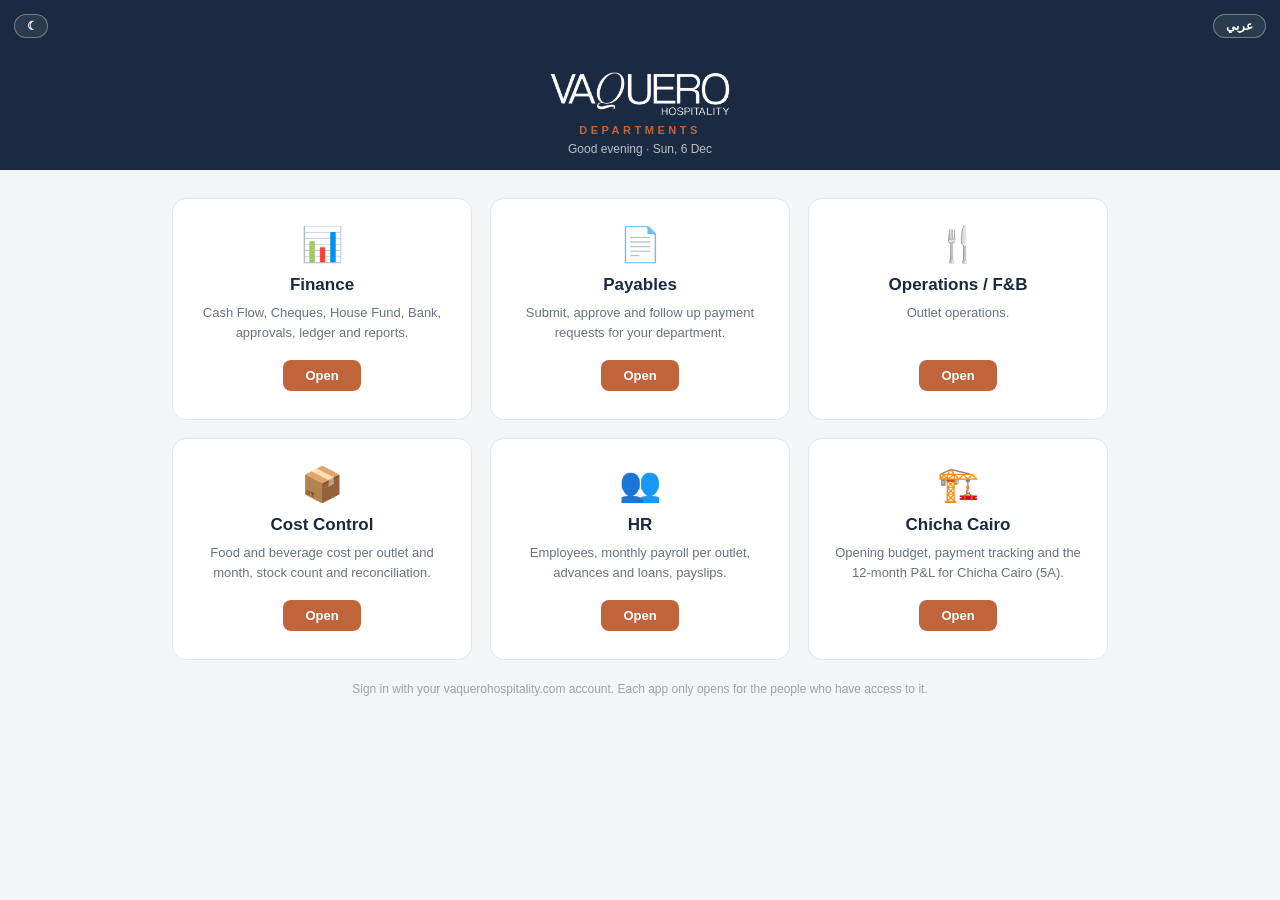
==== index.html @ 3be4703f "CEO Dashboard card back on the home page, admins only (Sherif, Omar, Fareed); card and logo hold ope" ====
<!doctype html>
<html lang="en">
<head>
<meta charset="utf-8">
<meta name="viewport" content="width=device-width, initial-scale=1, viewport-fit=cover">
<meta name="apple-mobile-web-app-capable" content="yes">
<meta name="mobile-web-app-capable" content="yes">
<meta name="apple-mobile-web-app-status-bar-style" content="black-translucent">
<meta name="apple-mobile-web-app-title" content="Vaquero Finance">
<meta name="theme-color" content="#1b2a41">
<title>Vaquero Hospitality</title>
<script>try{var vqT=localStorage.getItem('vqTheme');if(vqT)document.documentElement.setAttribute('data-theme',vqT);}catch(e){}</script>
<link rel="manifest" href="https://vaquerohospitality.github.io/manifest.json">
<link rel="apple-touch-icon" href="https://vaquerohospitality.github.io/apple-touch-icon.png">
<link rel="icon" href="https://vaquerohospitality.github.io/apple-touch-icon.png">
<!--
  Vaquero Hospitality launch page. This is the page the Home Screen icon opens.
  It is a static page on GitHub, so it cannot tell who is signed in: everyone sees every department,
  and each app still checks its own access list when it opens (people without access get "No access").
  Finance opens the Vaquero Finance launcher.
-->
<style>
html,body{margin:0;min-height:100%;background:#f4f5f7;font-family:-apple-system,"Segoe UI",Roboto,Arial,sans-serif;color:#1c2530}
*{box-sizing:border-box}
header{background:#1b2a41;color:#fff;text-align:center;padding:calc(30px + env(safe-area-inset-top)) 20px 26px}
#logo{display:block;margin:0 auto;width:240px;max-width:72vw;height:auto}
.sub{font-size:13px;letter-spacing:.32em;color:#c0643b;font-weight:600;margin-top:12px}
#setup{display:none;max-width:420px;margin:16px auto 0;font-size:14px;line-height:1.6;color:rgba(255,255,255,.85)}
main{padding:28px 18px calc(28px + env(safe-area-inset-bottom))}
.apps{display:flex;flex-wrap:wrap;justify-content:center;gap:18px;max-width:1100px;margin:0 auto}
.app{flex:0 1 300px;display:flex;flex-direction:column;align-items:center;text-align:center;text-decoration:none;color:inherit;background:#fff;border:1px solid #e3e6ea;border-radius:14px;padding:28px 22px;transition:transform .12s ease,box-shadow .12s ease,border-color .12s ease}
a.app:hover{transform:translateY(-2px);box-shadow:0 8px 24px rgba(27,42,65,.12);border-color:#c0643b}
a.app:active{transform:scale(.98)}
.icon{font-size:34px;line-height:1}
.name{margin-top:14px;font-size:17px;font-weight:700;color:#1b2a41}
.what{flex:1;margin-top:8px;font-size:13px;color:#6b7280;line-height:1.5}
.go{margin-top:18px;display:inline-block;background:#1b2a41;color:#fff;border-radius:8px;padding:8px 22px;font-size:13px;font-weight:600}
a.app .go{background:#c0643b}
.soon{opacity:.55}.soon .go{background:#9aa3ae}
/* Splash (same as before): navy screen with the logo and spinner while the page or an app opens. */
#splash{position:fixed;inset:0;background:#1b2a41;display:flex;flex-direction:column;align-items:center;justify-content:center;gap:14px;z-index:10;transition:opacity .35s ease}
#splash.hide{opacity:0;pointer-events:none}
#splash .spin{width:26px;height:26px;border-radius:50%;border:3px solid rgba(255,255,255,.2);border-top-color:#c0643b;animation:r .9s linear infinite;margin-top:34px}
@keyframes r{to{transform:rotate(360deg)}}
.note{max-width:700px;margin:22px auto 0;text-align:center;font-size:12px;color:#9aa3ae}
@media (max-width:640px){main{padding:18px 14px}.app{flex:1 1 100%;padding:22px 18px}}
/* Greeting, date and language switch (24/10/2026) */
header{position:relative}
.lang{position:absolute;top:calc(14px + env(safe-area-inset-top));right:14px;background:rgba(255,255,255,.08);color:#fff;border:1px solid rgba(255,255,255,.35);border-radius:999px;padding:5px 14px;font-size:13px;font-weight:600;font-family:inherit;cursor:pointer}
[dir=rtl] .lang{right:auto;left:14px}
.hello{margin-top:16px;font-size:16px;font-weight:600;color:#fff}
.today{margin-top:3px;font-size:13px;color:rgba(255,255,255,.72)}
[dir=rtl] body{font-family:"Segoe UI",Tahoma,Arial,sans-serif}
[dir=rtl] .sub{letter-spacing:0}
/* One light/dark button for all Vaquero apps (25/10/2026): sits opposite the language button */
.theme-btn{right:auto;left:14px;width:34px;padding:5px 0;text-align:center}
[dir=rtl] .theme-btn{left:auto;right:14px}
/* Compact header (24/10/2026): greeting and date on one small line, smaller logo, clear of the iPhone camera */
header{padding:calc(max(env(safe-area-inset-top), 50px) + 22px) 20px 14px}
#logo{width:180px;max-width:52vw}
.sub{font-size:11px;margin-top:8px}
.hello{margin-top:6px;font-size:12px;font-weight:500;color:rgba(255,255,255,.7)}
.today{display:none}
.lang{padding:4px 12px;font-size:12px}
/* Dark mode: the shared theme.css does the work; keep the navy splash navy */
@media (prefers-color-scheme: dark){html:not([data-theme=light]) #splash{filter:invert(1) hue-rotate(180deg)}}
html[data-theme=dark] #splash{filter:invert(1) hue-rotate(180deg)}
</style>
<link rel="stylesheet" href="https://vaquerohospitality.github.io/theme.css">
</head>
<body>
<div id="splash"><img alt="Vaquero Hospitality" src="[data-uri]" style="width:240px;max-width:72vw;height:auto"><div class="sub" id="splashSub">VAQUERO</div><div class="spin"></div></div>
<header>
  <img id="logo" alt="Vaquero Hospitality" src="[data-uri]">
  <button class="lang theme-btn" id="themeBtn" type="button" title="Light / dark mode">&#9790;</button>
  <button class="lang" id="langBtn" type="button">عربي</button>
  <div class="sub" id="deptSub">DEPARTMENTS</div>
  <div class="hello" id="hello"></div>
  <div class="today" id="today"></div>
  <div id="setup">To install: tap the Share button, then <b>Add to Home Screen</b>.</div>
</header>
<main>
  <div class="apps">
    <a class="app" href="https://vaquero-finance.vercel.app/"><div class="icon">&#128202;</div><div class="name">Finance</div><div class="what">Cash Flow, Cheques, House Fund, Bank, approvals, ledger and reports.</div><div class="go">Open</div></a>
    <a class="app" href="https://vaquero-finance.vercel.app/payables"><div class="icon">&#128196;</div><div class="name">Payables</div><div class="what">Submit, approve and follow up payment requests for your department.</div><div class="go">Open</div></a>
    <!-- VQ Requisition tile hidden for now (25/11/2026): <a class="app" href="https://script.google.com/a/macros/vaquerohospitality.com/s/AKfycbyBjS1T4DVpwCTf_AeadeLtpzvmNftfuzE1lJTFxYCGvYNvZn-yUowvbjVTtONbHS9bbw/exec?brand=vq"><div class="icon">&#128722;</div><div class="name">VQ Requisition</div><div class="what">Order from the Good Nature store and follow each request until it arrives.</div><div class="go">Open</div></a> -->
    <a class="app" href="https://script.google.com/a/macros/vaquerohospitality.com/s/AKfycbzqcG-eWqujIspm5GmioYJsZeT1HZxIczesx-5KgU16a6MtxvsyLmuJJNyvCkmLJxYnmw/exec"><div class="icon">&#127860;</div><div class="name">Operations / F&amp;B</div><div class="what">Outlet operations.</div><div class="go">Open</div></a>
    <a class="app" href="https://script.google.com/a/macros/vaquerohospitality.com/s/AKfycbwMT_bp6ebYDigePmKhzKfl1l8eV8YDSrpTaoO-0z1Cze7MlHHgEo2SNMoxkkETEyXJ/exec"><div class="icon">&#128230;</div><div class="name">Cost Control</div><div class="what">Food and beverage cost per outlet and month, stock count and reconciliation.</div><div class="go">Open</div></a>
    <a class="app" href="https://script.google.com/a/macros/vaquerohospitality.com/s/AKfycbyl10AoSStupr2-eU3n433lk7Vh-79jWqhu5OdQlZBw47W48wrlJFxKyaMEwppe4_mV/exec"><div class="icon">&#128101;</div><div class="name">HR</div><div class="what">Employees, monthly payroll per outlet, advances and loans, payslips.</div><div class="go">Open</div></a>
    <a class="app" id="chichaCairo" href="https://vaquerohospitality.github.io/chicha-cairo.html"><div class="icon">&#127959;&#65039;</div><div class="name">Chicha Cairo</div><div class="what">Opening budget, payment tracking and the 12-month P&amp;L for Chicha Cairo (5A).</div><div class="go">Open</div></a>
  </div>
  <p class="note">Sign in with your vaquerohospitality.com account. Each app only opens for the people who have access to it.</p>
</main>
<script>
/* ?setup=1 in Safari (not from the Home Screen): show how to add the icon. */
var homeScreen = window.navigator.standalone || window.matchMedia('(display-mode: standalone)').matches;
if (/[?&]setup=1/.test(location.search) && !homeScreen) document.getElementById('setup').style.display = 'block';
/* Show the splash briefly, then the departments. */
var splash = document.getElementById('splash');
setTimeout(function () { splash.classList.add('hide'); }, 700);
/* Open apps right here, like the old icon did: a plain link from the Home Screen app opens a separate
   browser window on iPhone, so the page itself navigates instead, behind the splash. */
Array.prototype.forEach.call(document.querySelectorAll('a.app'), function (a) {
  a.addEventListener('click', function (e) {
    e.preventDefault();
    document.getElementById('splashSub').textContent = a.querySelector('.name').textContent.toUpperCase();
    splash.classList.remove('hide');
    location.href = a.href + (a.href.indexOf('?') < 0 ? '?' : '&') + 'theme=' + (vqTheme() || 'auto');
  });
});
/* Light / dark: this button decides for every Vaquero app. Each app is opened with ?theme=...
   and keeps the choice (see theme.js), so apps opened later directly follow it too. */
function vqTheme() { try { return localStorage.getItem('vqTheme') || ''; } catch (e) { return ''; } }
function vqDark() { var t = vqTheme(); return t ? t === 'dark' : !!(window.matchMedia && matchMedia('(prefers-color-scheme: dark)').matches); }
function vqIcon() { document.getElementById('themeBtn').innerHTML = vqDark() ? '&#9728;' : '&#9790;'; }
vqIcon();
document.getElementById('themeBtn').addEventListener('click', function () {
  var next = vqDark() ? 'light' : 'dark';
  try { localStorage.setItem('vqTheme', next); } catch (e) {}
  document.documentElement.setAttribute('data-theme', next);
  vqIcon();
});
/* Greeting, today's date (Cairo time) and English / Arabic switch. */
var AR = {
  'DEPARTMENTS': 'الأقسام', 'Open': 'فتح', 'Coming soon': 'قريباً',
  'Finance': 'المالية', 'Operations / F&B': 'التشغيل / الأغذية والمشروبات', 'Cost Control': 'مراقبة التكاليف', 'HR': 'الموارد البشرية', 'Marketing': 'التسويق', 'Payables': 'المدفوعات',
  'Submit, approve and follow up payment requests for your department.': 'تقديم طلبات الدفع لقسمك والموافقة عليها ومتابعتها.',
  'Cash Flow, Cheques Tracker, House Fund, P&Ls, Catering and the finance dashboard.': 'التدفق النقدي، متابعة الشيكات، العهدة، الأرباح والخسائر، الكيترينج ولوحة المؤشرات المالية.',
  'Outlet operations.': 'تشغيل الفروع.', 'VQ Requisition': 'طلبات المخزن', 'Order from the Good Nature store and follow each request until it arrives.': 'اطلب من مخزن Good Nature وتابع كل طلب لحد ما يوصل.',
  'Food and beverage cost per outlet and month, stock count and reconciliation.': 'تكلفة الأغذية والمشروبات لكل فرع وشهر، الجرد والمطابقة.',
  'Employees, monthly payroll per outlet, advances and loans, payslips.': 'الموظفون، الرواتب الشهرية لكل فرع، السلف والقروض، كشوف المرتبات.',
  'Menus, price updates, designs and campaigns.': 'القوائم، تحديث الأسعار، التصميمات والحملات.',
  'Chicha Cairo': 'تشيتشا القاهرة', 'P&L': 'الأرباح والخسائر', 'Opening budget': 'ميزانية الافتتاح', 'Tracking': 'المتابعة',
  'Opening budget, payment tracking and the 12-month P&L for Chicha Cairo (5A).': 'ميزانية الافتتاح ومتابعة المدفوعات وتوقعات الأرباح والخسائر لـ 12 شهراً لتشيتشا القاهرة (5A).',
  'Sign in with your vaquerohospitality.com account. Each app only opens for the people who have access to it.': 'سجّل الدخول بحساب vaquerohospitality.com. كل تطبيق يفتح فقط لمن لديه صلاحية.'
};
var i18nEls = document.querySelectorAll('.app .name, .app .what, .app .go, #deptSub, .note');
Array.prototype.forEach.call(i18nEls, function (el) { el.setAttribute('data-en', el.textContent); });
function getLang() { try { return localStorage.getItem('vqLang') || 'en'; } catch (e) { return 'en'; } }
function applyLang(lang) {
  var ar = lang === 'ar';
  document.documentElement.lang = ar ? 'ar' : 'en';
  document.documentElement.dir = ar ? 'rtl' : 'ltr';
  Array.prototype.forEach.call(i18nEls, function (el) { var en = el.getAttribute('data-en'); el.textContent = ar ? (AR[en] || en) : en; });
  document.getElementById('langBtn').textContent = ar ? 'English' : 'عربي';
  var now = new Date();
  var h = Number(new Intl.DateTimeFormat('en-GB', { hour: 'numeric', hourCycle: 'h23', timeZone: 'Africa/Cairo' }).format(now));
  var greet = ar ? (h >= 5 && h < 12 ? 'صباح الخير' : 'مساء الخير')
    : (h >= 5 && h < 12 ? 'Good morning' : h >= 12 && h < 17 ? 'Good afternoon' : 'Good evening');
  var day = now.toLocaleDateString(ar ? 'ar-EG' : 'en-GB', { weekday: 'short', day: 'numeric', month: 'short', timeZone: 'Africa/Cairo' });
  document.getElementById('hello').textContent = greet + ' · ' + day;
}
applyLang(getLang());
document.getElementById('langBtn').addEventListener('click', function () {
  var next = getLang() === 'ar' ? 'en' : 'ar';
  try { localStorage.setItem('vqLang', next); } catch (e) {}
  applyLang(next);
});
/* Fast, offline-ready opening: the page and icons are kept on the phone (sw.js) and refreshed in the background. */
if ('serviceWorker' in navigator) navigator.serviceWorker.register('sw.js').catch(function () {});
/* Coming back with the Back gesture: hide the splash again (and refresh the greeting). */
window.addEventListener('pageshow', function () { applyLang(getLang()); });
window.addEventListener('pageshow', function () { setTimeout(function () { splash.classList.add('hide'); }, 300); });
</script>
<script>
/* CEO dashboard card (28/10/2026): only for Sherif, Omar and Fareed. The Finance app tells this page whether the
   signed-in Google account is one of them. The card shows only when the answer is yes; a no (or a different account
   signed in) removes it again. The dashboard itself checks access again, so nobody else can open it. */
(function () {
  var FIN = 'https://script.google.com/a/macros/vaquerohospitality.com/s/AKfycbyNguFiwHdv_XV56bg1_Ams780Rfdwc7xq0ld-AcIx7HueNrtm5TVBsJmX_yuxg9fcNrA/exec';
  var CEO = 'https://script.google.com/a/macros/vaquerohospitality.com/s/AKfycby9TGkPD_kZx_uQoZhSF_El_5JeTXL5a1I_uRaZYuBtiU2L1tW3RVRZiy0gx4GWudDs0w/exec';   // 25/11/2026: Vaquero Hospitality Dashboard (scorecard web app)
  var TXT = { en: ['CEO Dashboard', 'Sales, profit, cash, costs and catering for all outlets at a glance.', 'Open'],
              ar: ['لوحة الرئيس التنفيذي', 'المبيعات والأرباح والنقدية والتكاليف والكيترينج لكل الفروع في صفحة واحدة.', 'فتح'] };
  function remembered() { try { return localStorage.getItem('vqCeo') === '1'; } catch (e) { return false; } }
  function remember(on) { try { localStorage.setItem('vqCeo', on ? '1' : '0'); } catch (e) {} }
  function label() {
    var a = document.getElementById('ceoCard'); if (!a) return;
    var t = TXT[getLang() === 'ar' ? 'ar' : 'en'];
    a.querySelector('.name').textContent = t[0]; a.querySelector('.what').textContent = t[1]; a.querySelector('.go').textContent = t[2];
  }
  function show() {
    if (document.getElementById('ceoCard')) return;
    var a = document.createElement('a');
    a.className = 'app'; a.id = 'ceoCard'; a.href = CEO;
    a.innerHTML = '<div class="icon">📈</div><div class="name"></div><div class="what"></div><div class="go"></div>';
    var apps = document.querySelector('.apps'); apps.insertBefore(a, apps.firstChild);
    a.addEventListener('click', function (e) {
      e.preventDefault();
      document.getElementById('splashSub').textContent = a.querySelector('.name').textContent.toUpperCase();
      splash.classList.remove('hide');
      location.href = a.href;
    });
    label();
  }
  document.getElementById('langBtn').addEventListener('click', label);
  // Coming back from the CEO dashboard (only the three of them can open it): remember on this device, so the tile also
  // shows on iPhones, where Safari blocks the background check below.
  if (/[?&]ceo=ok\b/.test(location.search)) { remember(true); try { history.replaceState(null, '', location.pathname); } catch (e) {} }
  // 25/11/2026 (Sherif): CEO Dashboard card back on the page, for admins only (Sherif, Omar, Fareed): the Finance app
  // answers whether the signed-in account is one of them; the card shows on a yes and is removed on a no.
  if (remembered()) show();
  function hide() { var a = document.getElementById('ceoCard'); if (a) a.parentNode.removeChild(a); }
  window.vqCeoCheck = function (ok) { if (ok === true) { remember(true); show(); } else if (ok === false) { remember(false); hide(); } };
  var s = document.createElement('script'); s.async = true; s.src = FIN + '?ceoCheck=1&cb=vqCeoCheck';
  document.body.appendChild(s);
  // iPhone Home Screen app (29/10/2026): it keeps its own storage, separate from Safari, and the background check above
  // can't run there. Press and hold the Vaquero logo for a second to open the CEO dashboard (anyone else gets "No access");
  // tapping the logo inside the dashboard brings you back here and the CEO card then stays on this phone.
  var logo = document.getElementById('logo'), hold = null;
  if (logo) {
    logo.style.webkitTouchCallout = 'none'; logo.style.webkitUserSelect = 'none'; logo.setAttribute('draggable', 'false');
    var start = function () { clearTimeout(hold); hold = setTimeout(function () {
      document.getElementById('splashSub').textContent = TXT[getLang() === 'ar' ? 'ar' : 'en'][0].toUpperCase();
      splash.classList.remove('hide'); location.href = CEO; }, 900); }; // 22/11/2026 (Sherif): CEO view = Vaquero Hospitality Dashboard (scorecard web app; was the claude.ai artifact)
    var stop = function () { clearTimeout(hold); };
    logo.addEventListener('touchstart', start, { passive: true }); logo.addEventListener('mousedown', start);
    ['touchend', 'touchmove', 'touchcancel', 'mouseup', 'mouseleave'].forEach(function (ev) { logo.addEventListener(ev, stop); });
    logo.addEventListener('contextmenu', function (e) { e.preventDefault(); });
  }
})();
</script>
<!-- Vaquero Assistant chat button (29/10/2026) -->
<script src="https://vaquerohospitality.github.io/assistant.js" data-app="Home" defer></script>
</body>
</html>
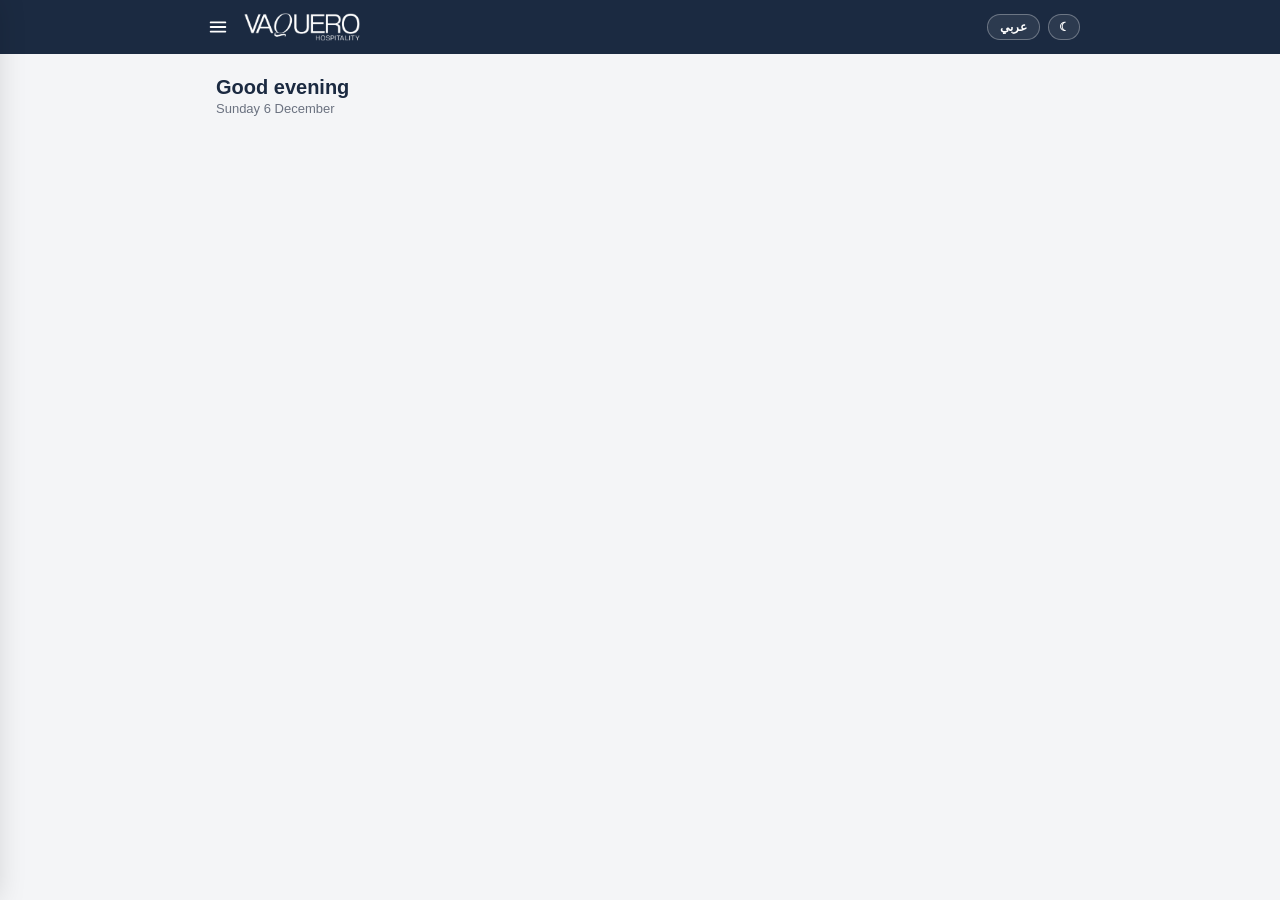
==== commit 7dd1dfcf: "Home page redesign: slim header, apps in a navy side menu, each person's own Waiting for you list an" ====
--- a/index.html
+++ b/index.html
@@ -14,55 +14,96 @@
 <link rel="apple-touch-icon" href="https://vaquerohospitality.github.io/apple-touch-icon.png">
 <link rel="icon" href="https://vaquerohospitality.github.io/apple-touch-icon.png">
 <!--
-  Vaquero Hospitality launch page. This is the page the Home Screen icon opens.
-  It is a static page on GitHub, so it cannot tell who is signed in: everyone sees every department,
-  and each app still checks its own access list when it opens (people without access get "No access").
-  Finance opens the Vaquero Finance launcher.
+  Vaquero Hospitality home page (redesign 25/11/2026, Sherif): slim header, "Waiting for you" and each person's own apps.
+  The page asks the Finance launcher (?homeToday=1, a script tag) who is signed in, what is waiting for them and which
+  apps they can open. If that answer can't be had (not signed in, or Safari on iPhone blocking it), the page shows
+  every app and no list; each app still checks its own access when it opens.
 -->
 <style>
-html,body{margin:0;min-height:100%;background:#f4f5f7;font-family:-apple-system,"Segoe UI",Roboto,Arial,sans-serif;color:#1c2530}
+:root{--navy:#1b2a41;--clay:#c0643b;--bg:#f4f5f7;--card:#fff;--line:#e3e6ea;--ink:#1c2530;--muted:#6b7280;--bad:#b42318;--warn:#b54708;--info:#1b2a41}
+html,body{margin:0;min-height:100%;background:var(--bg);font-family:-apple-system,"Segoe UI",Roboto,Arial,sans-serif;color:var(--ink)}
 *{box-sizing:border-box}
-header{background:#1b2a41;color:#fff;text-align:center;padding:calc(30px + env(safe-area-inset-top)) 20px 26px}
-#logo{display:block;margin:0 auto;width:240px;max-width:72vw;height:auto}
-.sub{font-size:13px;letter-spacing:.32em;color:#c0643b;font-weight:600;margin-top:12px}
-#setup{display:none;max-width:420px;margin:16px auto 0;font-size:14px;line-height:1.6;color:rgba(255,255,255,.85)}
-main{padding:28px 18px calc(28px + env(safe-area-inset-bottom))}
-.apps{display:flex;flex-wrap:wrap;justify-content:center;gap:18px;max-width:1100px;margin:0 auto}
-.app{flex:0 1 300px;display:flex;flex-direction:column;align-items:center;text-align:center;text-decoration:none;color:inherit;background:#fff;border:1px solid #e3e6ea;border-radius:14px;padding:28px 22px;transition:transform .12s ease,box-shadow .12s ease,border-color .12s ease}
-a.app:hover{transform:translateY(-2px);box-shadow:0 8px 24px rgba(27,42,65,.12);border-color:#c0643b}
-a.app:active{transform:scale(.98)}
-.icon{font-size:34px;line-height:1}
-.name{margin-top:14px;font-size:17px;font-weight:700;color:#1b2a41}
-.what{flex:1;margin-top:8px;font-size:13px;color:#6b7280;line-height:1.5}
-.go{margin-top:18px;display:inline-block;background:#1b2a41;color:#fff;border-radius:8px;padding:8px 22px;font-size:13px;font-weight:600}
-a.app .go{background:#c0643b}
-.soon{opacity:.55}.soon .go{background:#9aa3ae}
-/* Splash (same as before): navy screen with the logo and spinner while the page or an app opens. */
-#splash{position:fixed;inset:0;background:#1b2a41;display:flex;flex-direction:column;align-items:center;justify-content:center;gap:14px;z-index:10;transition:opacity .35s ease}
+header{background:var(--navy);color:#fff;padding:calc(env(safe-area-inset-top) + 10px) 16px 10px}
+.bar{max-width:880px;margin:0 auto;display:flex;align-items:center;gap:8px}
+#logo{display:block;width:116px;height:auto;cursor:pointer}
+.sp{flex:1}
+.pill{background:rgba(255,255,255,.08);color:#fff;border:1px solid rgba(255,255,255,.3);border-radius:999px;padding:5px 12px;font-size:12px;font-weight:600;font-family:inherit;cursor:pointer;text-decoration:none;line-height:1.2}
+.pill:hover{background:rgba(255,255,255,.16)}
+#pulseBox{margin-bottom:24px}
+.phead{display:flex;align-items:baseline;justify-content:space-between;gap:10px}
+#dashBtn{font-size:13px;font-weight:600;color:var(--clay);text-decoration:none}
+.ptabs{display:flex;gap:4px;flex-wrap:wrap;background:var(--card);border:1px solid var(--line);border-radius:999px;padding:4px;margin:4px 0 12px;width:max-content;max-width:100%}
+.ptabs button{border:0;background:transparent;font:inherit;font-size:13px;font-weight:500;color:var(--muted);padding:6px 14px;border-radius:999px;cursor:pointer}
+.ptabs button.on{background:var(--navy);color:#fff}
+.ptabs.small button{font-size:12px;padding:5px 11px}
+.kpis{display:grid;grid-template-columns:repeat(3,minmax(0,1fr));gap:10px}
+.kpi{background:var(--card);border:1px solid var(--line);border-radius:12px;padding:14px}
+.kl{font-size:13px;color:var(--muted)}.kl small{display:block;font-size:11px;color:#9aa3ae}
+.kv{font-size:26px;font-weight:600;color:var(--navy);margin:6px 0 8px;letter-spacing:-.01em}
+.chip{display:inline-block;font-size:12px;font-weight:600;padding:3px 8px;border-radius:999px;margin:0 4px 4px 0;background:#eef0f3;color:var(--muted)}
+.chip.g{background:#e7f4ea;color:#1f7a3d}.chip.r{background:#fdecea;color:#b42318}
+.ptable{background:var(--card);border:1px solid var(--line);border-radius:12px;padding:14px;margin-top:12px}
+.pt-title{font-size:15px;font-weight:600;color:var(--navy);margin-bottom:8px}
+.tscroll{overflow-x:auto}
+#ptab{width:100%;border-collapse:collapse;font-size:13px;min-width:520px}
+#ptab th{font-weight:500;color:var(--muted);text-align:right;padding:8px 6px;border-bottom:1px solid var(--line);white-space:nowrap}
+#ptab th:first-child,#ptab td:first-child{text-align:left}
+#ptab td{padding:8px 6px;text-align:right;border-bottom:1px solid var(--line);white-space:nowrap}
+#ptab tr.grp td{font-weight:600;color:var(--navy)}
+#ptab tr.sub td:first-child{color:var(--muted);padding-left:14px}
+.dg,.dr{display:inline-block;width:7px;height:7px;border-radius:50%;margin-right:6px;vertical-align:1px}.dg{background:#2e7d32}.dr{background:#b42318}
+[dir=rtl] #ptab th,[dir=rtl] #ptab td{text-align:left}[dir=rtl] #ptab th:first-child,[dir=rtl] #ptab td:first-child{text-align:right}
+.pnote{font-size:11px;color:#9aa3ae;margin:8px 0 0}
+@media (max-width:560px){.kpis{grid-template-columns:1fr 1fr}.kv{font-size:21px}}
+#themeBtn{width:32px;padding:5px 0;text-align:center}
+main{max-width:880px;margin:0 auto;padding:20px 16px calc(28px + env(safe-area-inset-bottom))}
+.hello{font-size:20px;font-weight:600;color:var(--navy);margin:2px 0 2px}
+.date{font-size:13px;color:var(--muted);margin-bottom:18px}
+h2{font-size:12px;letter-spacing:.08em;text-transform:uppercase;color:var(--muted);font-weight:600;margin:0 0 8px}
+#todayBox{margin-bottom:22px}
+.list{background:var(--card);border:1px solid var(--line);border-radius:12px;overflow:hidden}
+.item{display:flex;align-items:center;gap:12px;padding:12px 14px;text-decoration:none;color:inherit;border-top:1px solid var(--line)}
+.item:first-child{border-top:0}
+a.item:hover{background:#f8f9fb}
+.dot{flex:0 0 8px;height:8px;border-radius:50%;background:var(--info)}
+.t-bad .dot{background:var(--bad)}.t-warn .dot{background:var(--warn)}
+.area{flex:0 0 92px;font-size:12px;color:var(--muted)}
+.txt{flex:1;font-size:14px;line-height:1.4}
+.chev{color:#9aa3ae;font-size:18px;line-height:1}
+[dir=rtl] .chev{transform:scaleX(-1)}
+.empty{padding:14px;font-size:14px;color:var(--muted)}
+.ok .dot{background:#2e7d32}
+.menu{width:36px;height:34px;display:flex;align-items:center;justify-content:center;background:transparent;border:0;color:#fff;cursor:pointer;border-radius:8px;padding:0}
+.menu:hover{background:rgba(255,255,255,.12)}
+.menu svg{width:22px;height:22px;stroke:currentColor;fill:none;stroke-width:2;stroke-linecap:round}
+#shade{position:fixed;inset:0;background:rgba(15,22,33,.45);opacity:0;pointer-events:none;transition:opacity .2s ease;z-index:8}
+#drawer{position:fixed;top:0;bottom:0;left:0;width:280px;max-width:84vw;background:var(--navy);z-index:9;transform:translateX(-102%);transition:transform .22s ease;display:flex;flex-direction:column;box-shadow:0 0 30px rgba(0,0,0,.18)}
+[dir=rtl] #drawer{left:auto;right:0;transform:translateX(102%)}
+body.open #drawer{transform:none}
+body.open #shade{opacity:1;pointer-events:auto}
+.dhead{background:var(--navy);color:#fff;padding:calc(env(safe-area-inset-top) + 14px) 16px 14px;border-bottom:1px solid rgba(255,255,255,.1);display:flex;align-items:center;justify-content:space-between;font-size:13px;font-weight:600;letter-spacing:.08em;text-transform:uppercase}
+[dir=rtl] .dhead{letter-spacing:0}
+.apps{padding:12px;display:flex;flex-direction:column;gap:8px;overflow:auto}
+.app{display:flex;align-items:center;gap:12px;background:rgba(255,255,255,.04);border:1px solid rgba(255,255,255,.1);border-radius:12px;padding:10px 12px;text-decoration:none;color:#fff;font-size:14px;font-weight:600;transition:background .12s ease,border-color .12s ease}
+.app:hover{background:rgba(255,255,255,.1);border-color:var(--clay)}
+#drawer .ic{background:rgba(192,100,59,.18);color:#e8a07c}
+#drawer .note{color:rgba(255,255,255,.5)}
+.app:active{transform:scale(.98)}
+.ic{flex:0 0 34px;height:34px;border-radius:9px;background:#f6ece6;color:var(--clay);display:flex;align-items:center;justify-content:center}
+.ic svg{width:19px;height:19px;stroke:currentColor;fill:none;stroke-width:1.8;stroke-linecap:round;stroke-linejoin:round}
+.app.off{display:none}
+.note{margin:4px 16px 16px;font-size:12px;color:#9aa3ae}
+#setup{display:none;font-size:13px;color:var(--muted);margin-bottom:14px}
+@media (max-width:560px){.area{flex-basis:70px}.hello{font-size:18px}}
+/* Splash: navy screen with the logo and spinner while the page or an app opens. */
+#splash{position:fixed;inset:0;background:var(--navy);display:flex;flex-direction:column;align-items:center;justify-content:center;gap:14px;z-index:10;transition:opacity .35s ease}
 #splash.hide{opacity:0;pointer-events:none}
-#splash .spin{width:26px;height:26px;border-radius:50%;border:3px solid rgba(255,255,255,.2);border-top-color:#c0643b;animation:r .9s linear infinite;margin-top:34px}
+#splash .sub{font-size:11px;letter-spacing:.32em;color:var(--clay);font-weight:600}
+#splash .spin{width:26px;height:26px;border-radius:50%;border:3px solid rgba(255,255,255,.2);border-top-color:var(--clay);animation:r .9s linear infinite;margin-top:34px}
 @keyframes r{to{transform:rotate(360deg)}}
-.note{max-width:700px;margin:22px auto 0;text-align:center;font-size:12px;color:#9aa3ae}
-@media (max-width:640px){main{padding:18px 14px}.app{flex:1 1 100%;padding:22px 18px}}
-/* Greeting, date and language switch (24/10/2026) */
-header{position:relative}
-.lang{position:absolute;top:calc(14px + env(safe-area-inset-top));right:14px;background:rgba(255,255,255,.08);color:#fff;border:1px solid rgba(255,255,255,.35);border-radius:999px;padding:5px 14px;font-size:13px;font-weight:600;font-family:inherit;cursor:pointer}
-[dir=rtl] .lang{right:auto;left:14px}
-.hello{margin-top:16px;font-size:16px;font-weight:600;color:#fff}
-.today{margin-top:3px;font-size:13px;color:rgba(255,255,255,.72)}
 [dir=rtl] body{font-family:"Segoe UI",Tahoma,Arial,sans-serif}
-[dir=rtl] .sub{letter-spacing:0}
-/* One light/dark button for all Vaquero apps (25/10/2026): sits opposite the language button */
-.theme-btn{right:auto;left:14px;width:34px;padding:5px 0;text-align:center}
-[dir=rtl] .theme-btn{left:auto;right:14px}
-/* Compact header (24/10/2026): greeting and date on one small line, smaller logo, clear of the iPhone camera */
-header{padding:calc(max(env(safe-area-inset-top), 50px) + 22px) 20px 14px}
-#logo{width:180px;max-width:52vw}
-.sub{font-size:11px;margin-top:8px}
-.hello{margin-top:6px;font-size:12px;font-weight:500;color:rgba(255,255,255,.7)}
-.today{display:none}
-.lang{padding:4px 12px;font-size:12px}
-/* Dark mode: the shared theme.css does the work; keep the navy splash navy */
+[dir=rtl] h2,[dir=rtl] #splash .sub{letter-spacing:0}
+/* Dark mode: the shared theme.css inverts the page; keep the navy parts navy */
 @media (prefers-color-scheme: dark){html:not([data-theme=light]) #splash{filter:invert(1) hue-rotate(180deg)}}
 html[data-theme=dark] #splash{filter:invert(1) hue-rotate(180deg)}
 </style>
@@ -71,153 +112,206 @@
 <body>
 <div id="splash"><img alt="Vaquero Hospitality" src="[data-uri]" style="width:240px;max-width:72vw;height:auto"><div class="sub" id="splashSub">VAQUERO</div><div class="spin"></div></div>
 <header>
-  <img id="logo" alt="Vaquero Hospitality" src="[data-uri]">
-  <button class="lang theme-btn" id="themeBtn" type="button" title="Light / dark mode">&#9790;</button>
-  <button class="lang" id="langBtn" type="button">عربي</button>
-  <div class="sub" id="deptSub">DEPARTMENTS</div>
-  <div class="hello" id="hello"></div>
-  <div class="today" id="today"></div>
-  <div id="setup">To install: tap the Share button, then <b>Add to Home Screen</b>.</div>
+  <div class="bar">
+    <button class="menu" id="menuBtn" type="button" aria-label="Apps" aria-expanded="false"><svg viewBox="0 0 24 24"><path d="M4 7h16M4 12h16M4 17h16"/></svg></button>
+    <img id="logo" alt="Vaquero Hospitality" src="[data-uri]">
+    <div class="sp"></div>
+    <button class="pill" id="langBtn" type="button">عربي</button>
+    <button class="pill" id="themeBtn" type="button" title="Light / dark mode">&#9790;</button>
+  </div>
 </header>
 <main>
-  <div class="apps">
-    <a class="app" href="https://vaquero-finance.vercel.app/"><div class="icon">&#128202;</div><div class="name">Finance</div><div class="what">Cash Flow, Cheques, House Fund, Bank, approvals, ledger and reports.</div><div class="go">Open</div></a>
-    <a class="app" href="https://vaquero-finance.vercel.app/payables"><div class="icon">&#128196;</div><div class="name">Payables</div><div class="what">Submit, approve and follow up payment requests for your department.</div><div class="go">Open</div></a>
-    <!-- VQ Requisition tile hidden for now (25/11/2026): <a class="app" href="https://script.google.com/a/macros/vaquerohospitality.com/s/AKfycbyBjS1T4DVpwCTf_AeadeLtpzvmNftfuzE1lJTFxYCGvYNvZn-yUowvbjVTtONbHS9bbw/exec?brand=vq"><div class="icon">&#128722;</div><div class="name">VQ Requisition</div><div class="what">Order from the Good Nature store and follow each request until it arrives.</div><div class="go">Open</div></a> -->
-    <a class="app" href="https://script.google.com/a/macros/vaquerohospitality.com/s/AKfycbzqcG-eWqujIspm5GmioYJsZeT1HZxIczesx-5KgU16a6MtxvsyLmuJJNyvCkmLJxYnmw/exec"><div class="icon">&#127860;</div><div class="name">Operations / F&amp;B</div><div class="what">Outlet operations.</div><div class="go">Open</div></a>
-    <a class="app" href="https://script.google.com/a/macros/vaquerohospitality.com/s/AKfycbwMT_bp6ebYDigePmKhzKfl1l8eV8YDSrpTaoO-0z1Cze7MlHHgEo2SNMoxkkETEyXJ/exec"><div class="icon">&#128230;</div><div class="name">Cost Control</div><div class="what">Food and beverage cost per outlet and month, stock count and reconciliation.</div><div class="go">Open</div></a>
-    <a class="app" href="https://script.google.com/a/macros/vaquerohospitality.com/s/AKfycbyl10AoSStupr2-eU3n433lk7Vh-79jWqhu5OdQlZBw47W48wrlJFxKyaMEwppe4_mV/exec"><div class="icon">&#128101;</div><div class="name">HR</div><div class="what">Employees, monthly payroll per outlet, advances and loans, payslips.</div><div class="go">Open</div></a>
-    <a class="app" id="chichaCairo" href="https://vaquerohospitality.github.io/chicha-cairo.html"><div class="icon">&#127959;&#65039;</div><div class="name">Chicha Cairo</div><div class="what">Opening budget, payment tracking and the 12-month P&amp;L for Chicha Cairo (5A).</div><div class="go">Open</div></a>
+  <div id="setup">To install: tap the Share button, then <b>Add to Home Screen</b>.</div>
+  <div class="hello" id="hello"></div>
+  <div class="date" id="date"></div>
+
+  <section id="pulseBox" hidden>
+    <div class="phead"><h2 data-i18n="Performance">Performance</h2><a id="dashBtn" href="https://script.google.com/a/macros/vaquerohospitality.com/s/AKfycby9TGkPD_kZx_uQoZhSF_El_5JeTXL5a1I_uRaZYuBtiU2L1tW3RVRZiy0gx4GWudDs0w/exec"><span data-i18n="Full dashboard">Full dashboard</span> &#8250;</a></div>
+    <div class="ptabs" id="outTabs"></div>
+    <div class="kpis" id="kpis"></div>
+    <div class="ptable">
+      <div class="pt-title" data-i18n="Where each outlet stands: 2025, 2026 and budget">Where each outlet stands: 2025, 2026 and budget</div>
+      <div class="ptabs small" id="metTabs"></div>
+      <div class="tscroll"><table id="ptab"></table></div>
+      <p class="pnote" id="pnote"></p>
+    </div>
+  </section>
+
+  <section id="todayBox" hidden>
+    <h2 data-i18n="Waiting for you">Waiting for you</h2>
+    <div class="list" id="todayList"><div class="empty" data-i18n="Checking…">Checking…</div></div>
+  </section>
+
+</main>
+<div id="shade"></div>
+<nav id="drawer" aria-label="Your apps">
+  <div class="dhead"><span data-i18n="Your apps">Your apps</span><button class="menu" id="closeBtn" type="button" aria-label="Close"><svg viewBox="0 0 24 24"><path d="M6 6l12 12M18 6L6 18"/></svg></button></div>
+  <div class="apps" id="apps">
+    <a class="app" data-app="finance" href="https://vaquero-finance.vercel.app/"><span class="ic"><svg viewBox="0 0 24 24"><path d="M4 20V10M10 20V4M16 20v-7M22 20H2"/></svg></span><span class="name">Finance</span></a>
+    <a class="app" data-app="payables" href="https://vaquero-finance.vercel.app/payables"><span class="ic"><svg viewBox="0 0 24 24"><path d="M14 3H7a2 2 0 0 0-2 2v14a2 2 0 0 0 2 2h10a2 2 0 0 0 2-2V8z"/><path d="M14 3v5h5M9 13h6M9 17h4"/></svg></span><span class="name">Payables</span></a>
+    <a class="app" data-app="operations" href="https://script.google.com/a/macros/vaquerohospitality.com/s/AKfycbzqcG-eWqujIspm5GmioYJsZeT1HZxIczesx-5KgU16a6MtxvsyLmuJJNyvCkmLJxYnmw/exec"><span class="ic"><svg viewBox="0 0 24 24"><path d="M7 3v8a2 2 0 0 0 2 2h0a2 2 0 0 0 2-2V3M9 13v8M17 3c-1.7 1.3-2.5 3.3-2.5 6s.8 4 2.5 4v8"/></svg></span><span class="name">Operations / F&amp;B</span></a>
+    <a class="app" data-app="cost" href="https://script.google.com/a/macros/vaquerohospitality.com/s/AKfycbwMT_bp6ebYDigePmKhzKfl1l8eV8YDSrpTaoO-0z1Cze7MlHHgEo2SNMoxkkETEyXJ/exec"><span class="ic"><svg viewBox="0 0 24 24"><path d="M3 7l9-4 9 4-9 4zM3 7v10l9 4 9-4V7M12 11v10"/></svg></span><span class="name">Cost Control</span></a>
+    <a class="app" data-app="hr" href="https://script.google.com/a/macros/vaquerohospitality.com/s/AKfycbyl10AoSStupr2-eU3n433lk7Vh-79jWqhu5OdQlZBw47W48wrlJFxKyaMEwppe4_mV/exec"><span class="ic"><svg viewBox="0 0 24 24"><circle cx="9" cy="8" r="3.5"/><path d="M2.5 20a6.5 6.5 0 0 1 13 0M16 4.5a3.5 3.5 0 0 1 0 7M18 14a6.5 6.5 0 0 1 3.5 6"/></svg></span><span class="name">HR</span></a>
+    <a class="app" data-app="chicha5a" href="https://vaquerohospitality.github.io/chicha-cairo.html"><span class="ic"><svg viewBox="0 0 24 24"><path d="M4 21V9l8-5 8 5v12M9 21v-6h6v6M2 21h20"/></svg></span><span class="name">Chicha Cairo</span></a>
   </div>
-  <p class="note">Sign in with your vaquerohospitality.com account. Each app only opens for the people who have access to it.</p>
-</main>
+  <p class="note" data-i18n="Each app only opens for the people who have access to it.">Each app only opens for the people who have access to it.</p>
+</nav>
 <script>
+var FIN = 'https://script.google.com/a/macros/vaquerohospitality.com/s/AKfycbyNguFiwHdv_XV56bg1_Ams780Rfdwc7xq0ld-AcIx7HueNrtm5TVBsJmX_yuxg9fcNrA/exec';
+var CEO = 'https://script.google.com/a/macros/vaquerohospitality.com/s/AKfycby9TGkPD_kZx_uQoZhSF_El_5JeTXL5a1I_uRaZYuBtiU2L1tW3RVRZiy0gx4GWudDs0w/exec';
 /* ?setup=1 in Safari (not from the Home Screen): show how to add the icon. */
 var homeScreen = window.navigator.standalone || window.matchMedia('(display-mode: standalone)').matches;
 if (/[?&]setup=1/.test(location.search) && !homeScreen) document.getElementById('setup').style.display = 'block';
-/* Show the splash briefly, then the departments. */
 var splash = document.getElementById('splash');
-setTimeout(function () { splash.classList.add('hide'); }, 700);
-/* Open apps right here, like the old icon did: a plain link from the Home Screen app opens a separate
-   browser window on iPhone, so the page itself navigates instead, behind the splash. */
-Array.prototype.forEach.call(document.querySelectorAll('a.app'), function (a) {
-  a.addEventListener('click', function (e) {
-    e.preventDefault();
-    document.getElementById('splashSub').textContent = a.querySelector('.name').textContent.toUpperCase();
-    splash.classList.remove('hide');
-    location.href = a.href + (a.href.indexOf('?') < 0 ? '?' : '&') + 'theme=' + (vqTheme() || 'auto');
-  });
+setTimeout(function () { splash.classList.add('hide'); }, 600);
+function vqTheme() { try { return localStorage.getItem('vqTheme') || ''; } catch (e) { return ''; } }
+/* Open an app right here behind the splash (a plain link opens a separate window from the iPhone Home Screen app). */
+function go(href, label, theme) {
+  document.getElementById('splashSub').textContent = String(label || 'VAQUERO').toUpperCase();
+  splash.classList.remove('hide');
+  location.href = theme ? href + (href.indexOf('?') < 0 ? '?' : '&') + 'theme=' + (vqTheme() || 'auto') : href;
+}
+document.getElementById('apps').addEventListener('click', function (e) {
+  var a = e.target.closest('a.app'); if (!a) return; e.preventDefault(); go(a.href, a.querySelector('.name').textContent, true);
 });
-/* Light / dark: this button decides for every Vaquero app. Each app is opened with ?theme=...
-   and keeps the choice (see theme.js), so apps opened later directly follow it too. */
-function vqTheme() { try { return localStorage.getItem('vqTheme') || ''; } catch (e) { return ''; } }
+/* Apps menu: the button opens the side panel; the shade, the close button and Escape close it. */
+function menu(open) { document.body.classList.toggle('open', open); document.getElementById('menuBtn').setAttribute('aria-expanded', open ? 'true' : 'false'); }
+document.getElementById('menuBtn').addEventListener('click', function () { menu(!document.body.classList.contains('open')); });
+document.getElementById('closeBtn').addEventListener('click', function () { menu(false); });
+document.getElementById('shade').addEventListener('click', function () { menu(false); });
+document.addEventListener('keydown', function (e) { if (e.key === 'Escape') menu(false); });
+document.getElementById('dashBtn').addEventListener('click', function (e) { e.preventDefault(); go(CEO, 'Dashboard', false); });
+/* Performance (admins only: Sherif, Omar, Fareed): the Vaquero Hospitality Dashboard's Pulse, YTD vs 2025 and budget.
+   The figures come from the Finance launcher for the signed-in admin; nothing is stored in this public page. */
+var P = null, pOut = 'Group', pMet = 'revenue';
+var OUTS = ['Chicha', 'Luma', 'Riah', 'Barten', 'Char', 'Group'];
+var KPIS = [
+  { k: 'revenue', l: 'Revenue', s: "as in Finance's P&L", up: true },
+  { k: 'ebitda', l: 'EBITDA', s: '', up: true },
+  { k: 'margin', l: 'EBITDA margin', s: '', up: true },
+  { k: 'fb', l: 'F&B cost', s: '', up: false },
+  { k: 'pay', l: 'Payroll', s: 'incl. Head Office', up: false },
+  { k: 'payx', l: 'Payroll', s: 'excl. Head Office', up: false }];
+var METS = [['revenue', 'Revenue'], ['ebitda', 'EBITDA'], ['margin', 'EBITDA margin'], ['fb', 'F&B cost %'], ['pay', 'Payroll incl. HO %'], ['payx', 'Payroll excl. HO %']];
+var ROWS = [['Group', 'grp'], ['Vaquero (VQC)', 'grp'], ['Chicha', 'sub'], ['Luma', 'sub'], ['Riah', 'sub'], ['Umami', 'grp'], ['Barten', 'sub'], ['Char', 'sub']];
+function fM(v, sign) { if (v == null) return '—'; var a = Math.abs(v) / 1e6; return (v < 0 ? '−' : sign ? '+' : '') + a.toFixed(2) + 'M'; }
+function fP(v) { return v == null ? '—' : (v * 100).toFixed(1) + '%'; }
+function fSP(v) { return v == null ? '—' : (v < 0 ? '−' : '+') + Math.abs(v * 100).toFixed(1) + '%'; }
+function fPts(v) { return v == null ? '—' : (v < 0 ? '−' : '+') + Math.abs(v).toFixed(1) + ' pts'; }
+function isMoney(k) { return k === 'revenue' || k === 'ebitda'; }
+function val(k, v) { return isMoney(k) ? fM(v) : fP(v); }
+function dLy(k, x) { return k === 'revenue' ? fSP(x.vsLy) : k === 'ebitda' ? fM(x.vsLy, true) : fPts(x.vsLy); }
+function dB(k, x) { return k === 'revenue' ? fSP(x.vsB) : k === 'ebitda' ? fM(x.vsB, true) : fPts(x.vsB); }
+function tone(v, up) { return v == null ? '' : (v >= 0) === up ? 'g' : 'r'; }
+function chip(text, t) { return '<span class="chip ' + t + '">' + esc(text) + '</span>'; }
+function drawPulse() {
+  if (!P) return;
+  var ar = getLang() === 'ar';
+  document.getElementById('outTabs').innerHTML = OUTS.map(function (o) { return '<button type="button" data-o="' + o + '" class="' + (o === pOut ? 'on' : '') + '">' + esc(tr(o)) + '</button>'; }).join('');
+  var g = P.groups[pOut] || {};
+  document.getElementById('kpis').innerHTML = KPIS.map(function (c) {
+    var x = g[c.k] || {};
+    var ly = x.vsLy == null ? chip(tr('no 2025 base'), '') : chip(dLy(c.k, x) + ' ' + tr('vs 2025'), tone(x.vsLy, c.up));
+    return '<div class="kpi"><div class="kl">' + esc(tr(c.l)) + (c.s ? '<small>' + esc(tr(c.s)) + '</small>' : '') + '</div><div class="kv">' + val(c.k, x.a) + '</div>' + ly + chip(dB(c.k, x) + ' ' + tr('vs budget'), tone(x.vsB, c.up)) + '</div>';
+  }).join('');
+  document.getElementById('metTabs').innerHTML = METS.map(function (m) { return '<button type="button" data-m="' + m[0] + '" class="' + (m[0] === pMet ? 'on' : '') + '">' + esc(tr(m[1])) + '</button>'; }).join('');
+  var up = KPIS.filter(function (c) { return c.k === pMet; })[0].up;
+  var head = '<tr><th></th><th>' + esc(tr(isMoney(pMet) ? (METS.filter(function (m) { return m[0] === pMet; })[0][1] + ' 2025') : '2025')) + '</th><th>' + esc(tr('2026 actual')) + '</th><th>' + esc(tr('2026 budget')) + '</th><th>' + esc(tr('vs 2025')) + '</th><th>' + esc(tr('vs budget')) + '</th></tr>';
+  var body = ROWS.map(function (r) {
+    var x = (P.groups[r[0]] || {})[pMet] || {}, gg = P.groups[r[0]] || {};
+    var dot = function (v) { var t = tone(v, up); return t ? '<i class="d' + t + '"></i>' : ''; };
+    return '<tr class="' + r[1] + '"><td>' + (r[1] === 'sub' ? '· ' : '') + esc(tr(r[0])) + '</td><td>' + val(pMet, x.ly) + '</td><td>' + val(pMet, x.a) + '</td><td>' + val(pMet, x.b) + '</td><td>' + (x.vsLy == null ? '—' : dot(x.vsLy) + dLy(pMet, x) + (gg.lfl ? ' *' : '')) + '</td><td>' + dot(x.vsB) + dB(pMet, x) + '</td></tr>';
+  }).join('');
+  document.getElementById('ptab').innerHTML = '<thead>' + head + '</thead><tbody>' + body + '</tbody>';
+  document.getElementById('pnote').textContent = tr(P.asOf) + ' · ' + tr('* vs 2025 like-for-like: Riah has no 2025 base and is left out on both sides.');
+}
+function renderPulse(p) {
+  var box = document.getElementById('pulseBox');
+  if (!p || !p.groups) { box.hidden = true; P = null; return; }
+  P = p; box.hidden = false; drawPulse();
+}
+document.getElementById('outTabs').addEventListener('click', function (e) { var b = e.target.closest('button'); if (!b) return; pOut = b.getAttribute('data-o'); drawPulse(); });
+document.getElementById('metTabs').addEventListener('click', function (e) { var b = e.target.closest('button'); if (!b) return; pMet = b.getAttribute('data-m'); drawPulse(); });
+/* Light / dark: this button decides for every Vaquero app (each app is opened with ?theme=..., see theme.js). */
 function vqDark() { var t = vqTheme(); return t ? t === 'dark' : !!(window.matchMedia && matchMedia('(prefers-color-scheme: dark)').matches); }
 function vqIcon() { document.getElementById('themeBtn').innerHTML = vqDark() ? '&#9728;' : '&#9790;'; }
 vqIcon();
 document.getElementById('themeBtn').addEventListener('click', function () {
   var next = vqDark() ? 'light' : 'dark';
   try { localStorage.setItem('vqTheme', next); } catch (e) {}
-  document.documentElement.setAttribute('data-theme', next);
-  vqIcon();
+  document.documentElement.setAttribute('data-theme', next); vqIcon();
 });
-/* Greeting, today's date (Cairo time) and English / Arabic switch. */
+/* English / Arabic */
 var AR = {
-  'DEPARTMENTS': 'الأقسام', 'Open': 'فتح', 'Coming soon': 'قريباً',
-  'Finance': 'المالية', 'Operations / F&B': 'التشغيل / الأغذية والمشروبات', 'Cost Control': 'مراقبة التكاليف', 'HR': 'الموارد البشرية', 'Marketing': 'التسويق', 'Payables': 'المدفوعات',
-  'Submit, approve and follow up payment requests for your department.': 'تقديم طلبات الدفع لقسمك والموافقة عليها ومتابعتها.',
-  'Cash Flow, Cheques Tracker, House Fund, P&Ls, Catering and the finance dashboard.': 'التدفق النقدي، متابعة الشيكات، العهدة، الأرباح والخسائر، الكيترينج ولوحة المؤشرات المالية.',
-  'Outlet operations.': 'تشغيل الفروع.', 'VQ Requisition': 'طلبات المخزن', 'Order from the Good Nature store and follow each request until it arrives.': 'اطلب من مخزن Good Nature وتابع كل طلب لحد ما يوصل.',
-  'Food and beverage cost per outlet and month, stock count and reconciliation.': 'تكلفة الأغذية والمشروبات لكل فرع وشهر، الجرد والمطابقة.',
-  'Employees, monthly payroll per outlet, advances and loans, payslips.': 'الموظفون، الرواتب الشهرية لكل فرع، السلف والقروض، كشوف المرتبات.',
-  'Menus, price updates, designs and campaigns.': 'القوائم، تحديث الأسعار، التصميمات والحملات.',
-  'Chicha Cairo': 'تشيتشا القاهرة', 'P&L': 'الأرباح والخسائر', 'Opening budget': 'ميزانية الافتتاح', 'Tracking': 'المتابعة',
-  'Opening budget, payment tracking and the 12-month P&L for Chicha Cairo (5A).': 'ميزانية الافتتاح ومتابعة المدفوعات وتوقعات الأرباح والخسائر لـ 12 شهراً لتشيتشا القاهرة (5A).',
-  'Sign in with your vaquerohospitality.com account. Each app only opens for the people who have access to it.': 'سجّل الدخول بحساب vaquerohospitality.com. كل تطبيق يفتح فقط لمن لديه صلاحية.'
+  'Waiting for you': 'في انتظارك', 'Your apps': 'تطبيقاتك', 'Checking…': 'جارٍ التحقق…', 'Nothing waiting for you.': 'لا يوجد شيء في انتظارك.',
+  'Dashboard': 'لوحة المؤشرات', 'Vaquero Hospitality Dashboard': 'لوحة مؤشرات فاكيرو', 'Scorecard for the whole group': 'مؤشرات الأداء للمجموعة كلها', 'Finance': 'المالية', 'Payables': 'المدفوعات', 'Operations / F&B': 'التشغيل / الأغذية والمشروبات',
+  'Cost Control': 'مراقبة التكاليف', 'HR': 'الموارد البشرية', 'Chicha Cairo': 'تشيتشا القاهرة', 'Bank': 'البنك',
+  'Each app only opens for the people who have access to it.': 'كل تطبيق يفتح فقط لمن لديه صلاحية.',
+  'more': 'أخرى', 'Performance': 'الأداء', 'Full dashboard': 'اللوحة الكاملة', 'Group': 'المجموعة', 'Luma': 'لوما', 'Riah': 'رياح', 'Barten': 'بارتن', 'Char': 'تشار', 'Chicha': 'تشيتشا',
+  'Vaquero (VQC)': 'فاكيرو (VQC)', 'Umami': 'أومامي', 'Revenue': 'الإيرادات', 'EBITDA': 'EBITDA', 'EBITDA margin': 'هامش EBITDA', 'F&B cost': 'تكلفة الأغذية والمشروبات',
+  'Payroll': 'الرواتب', 'incl. Head Office': 'شاملة الإدارة', 'excl. Head Office': 'بدون الإدارة', "as in Finance's P&L": 'كما في أرباح وخسائر المالية',
+  'vs 2025': 'مقابل 2025', 'vs budget': 'مقابل الميزانية', 'no 2025 base': 'لا يوجد أساس 2025', '2026 actual': 'فعلي 2026', '2026 budget': 'ميزانية 2026',
+  'F&B cost %': 'تكلفة الأغذية %', 'Payroll incl. HO %': 'الرواتب شاملة الإدارة %', 'Payroll excl. HO %': 'الرواتب بدون الإدارة %', 'Revenue 2025': 'إيرادات 2025', 'EBITDA 2025': 'EBITDA 2025',
+  'Where each outlet stands: 2025, 2026 and budget': 'موقف كل فرع: 2025 و2026 والميزانية'
 };
-var i18nEls = document.querySelectorAll('.app .name, .app .what, .app .go, #deptSub, .note');
-Array.prototype.forEach.call(i18nEls, function (el) { el.setAttribute('data-en', el.textContent); });
 function getLang() { try { return localStorage.getItem('vqLang') || 'en'; } catch (e) { return 'en'; } }
-function applyLang(lang) {
-  var ar = lang === 'ar';
-  document.documentElement.lang = ar ? 'ar' : 'en';
-  document.documentElement.dir = ar ? 'rtl' : 'ltr';
-  Array.prototype.forEach.call(i18nEls, function (el) { var en = el.getAttribute('data-en'); el.textContent = ar ? (AR[en] || en) : en; });
+function tr(s) { return getLang() === 'ar' ? (AR[s] || s) : s; }
+var i18nEls = document.querySelectorAll('[data-i18n], .app .name');
+Array.prototype.forEach.call(i18nEls, function (el) { if (!el.getAttribute('data-i18n')) el.setAttribute('data-i18n', el.textContent); });
+var me = null;   // the launcher's answer
+function applyLang() {
+  var ar = getLang() === 'ar';
+  document.documentElement.lang = ar ? 'ar' : 'en'; document.documentElement.dir = ar ? 'rtl' : 'ltr';
+  Array.prototype.forEach.call(document.querySelectorAll('[data-i18n]'), function (el) { el.textContent = tr(el.getAttribute('data-i18n')); });
   document.getElementById('langBtn').textContent = ar ? 'English' : 'عربي';
   var now = new Date();
   var h = Number(new Intl.DateTimeFormat('en-GB', { hour: 'numeric', hourCycle: 'h23', timeZone: 'Africa/Cairo' }).format(now));
-  var greet = ar ? (h >= 5 && h < 12 ? 'صباح الخير' : 'مساء الخير')
-    : (h >= 5 && h < 12 ? 'Good morning' : h >= 12 && h < 17 ? 'Good afternoon' : 'Good evening');
-  var day = now.toLocaleDateString(ar ? 'ar-EG' : 'en-GB', { weekday: 'short', day: 'numeric', month: 'short', timeZone: 'Africa/Cairo' });
-  document.getElementById('hello').textContent = greet + ' · ' + day;
-}
-applyLang(getLang());
+  var greet = ar ? (h >= 5 && h < 12 ? 'صباح الخير' : 'مساء الخير') : (h >= 5 && h < 12 ? 'Good morning' : h >= 12 && h < 17 ? 'Good afternoon' : 'Good evening');
+  var first = me && me.name ? String(me.name).split(' ')[0] : '';
+  document.getElementById('hello').textContent = greet + (first ? (ar ? ' يا ' : ', ') + first : '');
+  document.getElementById('date').textContent = now.toLocaleDateString(ar ? 'ar-EG' : 'en-GB', { weekday: 'long', day: 'numeric', month: 'long', timeZone: 'Africa/Cairo' });
+}
 document.getElementById('langBtn').addEventListener('click', function () {
-  var next = getLang() === 'ar' ? 'en' : 'ar';
-  try { localStorage.setItem('vqLang', next); } catch (e) {}
-  applyLang(next);
+  try { localStorage.setItem('vqLang', getLang() === 'ar' ? 'en' : 'ar'); } catch (e) {}
+  applyLang(); if (me) render(me);
 });
-/* Fast, offline-ready opening: the page and icons are kept on the phone (sw.js) and refreshed in the background. */
+/* Each person's own view, from the Finance launcher. The last answer is kept on this device so the page opens
+   straight into it; a fresh answer replaces it a moment later. */
+function esc(s) { return String(s == null ? '' : s).replace(/[&<>"]/g, function (c) { return { '&': '&amp;', '<': '&lt;', '>': '&gt;', '"': '&quot;' }[c]; }); }
+function render(d) {
+  me = d;
+  renderPulse(d.pulse);
+  if (d.apps && d.apps.length) Array.prototype.forEach.call(document.querySelectorAll('.app'), function (a) { a.classList.toggle('off', d.apps.indexOf(a.getAttribute('data-app')) < 0); });
+  var box = document.getElementById('todayBox'), list = document.getElementById('todayList');
+  box.hidden = false;
+  var items = d.items || [];
+  list.innerHTML = items.length ? items.map(function (x) {
+    return '<a class="item t-' + esc(x.tone) + '" href="' + esc(x.url) + '"><span class="dot"></span><span class="area">' + esc(tr(x.area)) + '</span><span class="txt">' + esc(x.text) + '</span><span class="chev">&#8250;</span></a>';
+  }).join('') + (d.more ? '<div class="empty">+' + d.more + ' ' + tr('more') + '</div>' : '')
+    : '<div class="item ok"><span class="dot"></span><span class="txt">' + esc(tr('Nothing waiting for you.')) + '</span></div>';
+  applyLang();
+}
+document.getElementById('todayList').addEventListener('click', function (e) { var a = e.target.closest('a.item'); if (!a) return; e.preventDefault(); go(a.href, a.querySelector('.area').textContent, true); });
+try { var saved = JSON.parse(localStorage.getItem('vqHome') || 'null'); if (saved && saved.ok) render(saved); } catch (e) {}
+applyLang();
+window.vqToday = function (d) {
+  if (!d || !d.ok) return;
+  try { localStorage.setItem('vqHome', JSON.stringify(d)); localStorage.setItem('vqCeo', d.admin ? '1' : '0'); } catch (e) {}
+  render(d);
+};
+(function () { var s = document.createElement('script'); s.async = true; s.src = FIN + '?homeToday=1&cb=vqToday&t=' + Date.now(); document.body.appendChild(s); })();
+/* Press and hold the logo: opens the dashboard (admins; anyone else gets "No access" there). */
+(function () {
+  var logo = document.getElementById('logo'), hold = null;
+  logo.style.webkitTouchCallout = 'none'; logo.style.webkitUserSelect = 'none'; logo.setAttribute('draggable', 'false');
+  var start = function () { clearTimeout(hold); hold = setTimeout(function () { go(CEO, 'Dashboard', false); }, 900); };
+  var stop = function () { clearTimeout(hold); };
+  logo.addEventListener('touchstart', start, { passive: true }); logo.addEventListener('mousedown', start);
+  ['touchend', 'touchmove', 'touchcancel', 'mouseup', 'mouseleave'].forEach(function (ev) { logo.addEventListener(ev, stop); });
+  logo.addEventListener('contextmenu', function (e) { e.preventDefault(); });
+})();
 if ('serviceWorker' in navigator) navigator.serviceWorker.register('sw.js').catch(function () {});
-/* Coming back with the Back gesture: hide the splash again (and refresh the greeting). */
-window.addEventListener('pageshow', function () { applyLang(getLang()); });
-window.addEventListener('pageshow', function () { setTimeout(function () { splash.classList.add('hide'); }, 300); });
-</script>
-<script>
-/* CEO dashboard card (28/10/2026): only for Sherif, Omar and Fareed. The Finance app tells this page whether the
-   signed-in Google account is one of them. The card shows only when the answer is yes; a no (or a different account
-   signed in) removes it again. The dashboard itself checks access again, so nobody else can open it. */
-(function () {
-  var FIN = 'https://script.google.com/a/macros/vaquerohospitality.com/s/AKfycbyNguFiwHdv_XV56bg1_Ams780Rfdwc7xq0ld-AcIx7HueNrtm5TVBsJmX_yuxg9fcNrA/exec';
-  var CEO = 'https://script.google.com/a/macros/vaquerohospitality.com/s/AKfycby9TGkPD_kZx_uQoZhSF_El_5JeTXL5a1I_uRaZYuBtiU2L1tW3RVRZiy0gx4GWudDs0w/exec';   // 25/11/2026: Vaquero Hospitality Dashboard (scorecard web app)
-  var TXT = { en: ['CEO Dashboard', 'Sales, profit, cash, costs and catering for all outlets at a glance.', 'Open'],
-              ar: ['لوحة الرئيس التنفيذي', 'المبيعات والأرباح والنقدية والتكاليف والكيترينج لكل الفروع في صفحة واحدة.', 'فتح'] };
-  function remembered() { try { return localStorage.getItem('vqCeo') === '1'; } catch (e) { return false; } }
-  function remember(on) { try { localStorage.setItem('vqCeo', on ? '1' : '0'); } catch (e) {} }
-  function label() {
-    var a = document.getElementById('ceoCard'); if (!a) return;
-    var t = TXT[getLang() === 'ar' ? 'ar' : 'en'];
-    a.querySelector('.name').textContent = t[0]; a.querySelector('.what').textContent = t[1]; a.querySelector('.go').textContent = t[2];
-  }
-  function show() {
-    if (document.getElementById('ceoCard')) return;
-    var a = document.createElement('a');
-    a.className = 'app'; a.id = 'ceoCard'; a.href = CEO;
-    a.innerHTML = '<div class="icon">📈</div><div class="name"></div><div class="what"></div><div class="go"></div>';
-    var apps = document.querySelector('.apps'); apps.insertBefore(a, apps.firstChild);
-    a.addEventListener('click', function (e) {
-      e.preventDefault();
-      document.getElementById('splashSub').textContent = a.querySelector('.name').textContent.toUpperCase();
-      splash.classList.remove('hide');
-      location.href = a.href;
-    });
-    label();
-  }
-  document.getElementById('langBtn').addEventListener('click', label);
-  // Coming back from the CEO dashboard (only the three of them can open it): remember on this device, so the tile also
-  // shows on iPhones, where Safari blocks the background check below.
-  if (/[?&]ceo=ok\b/.test(location.search)) { remember(true); try { history.replaceState(null, '', location.pathname); } catch (e) {} }
-  // 25/11/2026 (Sherif): CEO Dashboard card back on the page, for admins only (Sherif, Omar, Fareed): the Finance app
-  // answers whether the signed-in account is one of them; the card shows on a yes and is removed on a no.
-  if (remembered()) show();
-  function hide() { var a = document.getElementById('ceoCard'); if (a) a.parentNode.removeChild(a); }
-  window.vqCeoCheck = function (ok) { if (ok === true) { remember(true); show(); } else if (ok === false) { remember(false); hide(); } };
-  var s = document.createElement('script'); s.async = true; s.src = FIN + '?ceoCheck=1&cb=vqCeoCheck';
-  document.body.appendChild(s);
-  // iPhone Home Screen app (29/10/2026): it keeps its own storage, separate from Safari, and the background check above
-  // can't run there. Press and hold the Vaquero logo for a second to open the CEO dashboard (anyone else gets "No access");
-  // tapping the logo inside the dashboard brings you back here and the CEO card then stays on this phone.
-  var logo = document.getElementById('logo'), hold = null;
-  if (logo) {
-    logo.style.webkitTouchCallout = 'none'; logo.style.webkitUserSelect = 'none'; logo.setAttribute('draggable', 'false');
-    var start = function () { clearTimeout(hold); hold = setTimeout(function () {
-      document.getElementById('splashSub').textContent = TXT[getLang() === 'ar' ? 'ar' : 'en'][0].toUpperCase();
-      splash.classList.remove('hide'); location.href = CEO; }, 900); }; // 22/11/2026 (Sherif): CEO view = Vaquero Hospitality Dashboard (scorecard web app; was the claude.ai artifact)
-    var stop = function () { clearTimeout(hold); };
-    logo.addEventListener('touchstart', start, { passive: true }); logo.addEventListener('mousedown', start);
-    ['touchend', 'touchmove', 'touchcancel', 'mouseup', 'mouseleave'].forEach(function (ev) { logo.addEventListener(ev, stop); });
-    logo.addEventListener('contextmenu', function (e) { e.preventDefault(); });
-  }
-})();
+window.addEventListener('pageshow', function () { menu(false); applyLang(); setTimeout(function () { splash.classList.add('hide'); }, 300); });
 </script>
 <!-- Vaquero Assistant chat button (29/10/2026) -->
 <script src="https://vaquerohospitality.github.io/assistant.js" data-app="Home" defer></script>
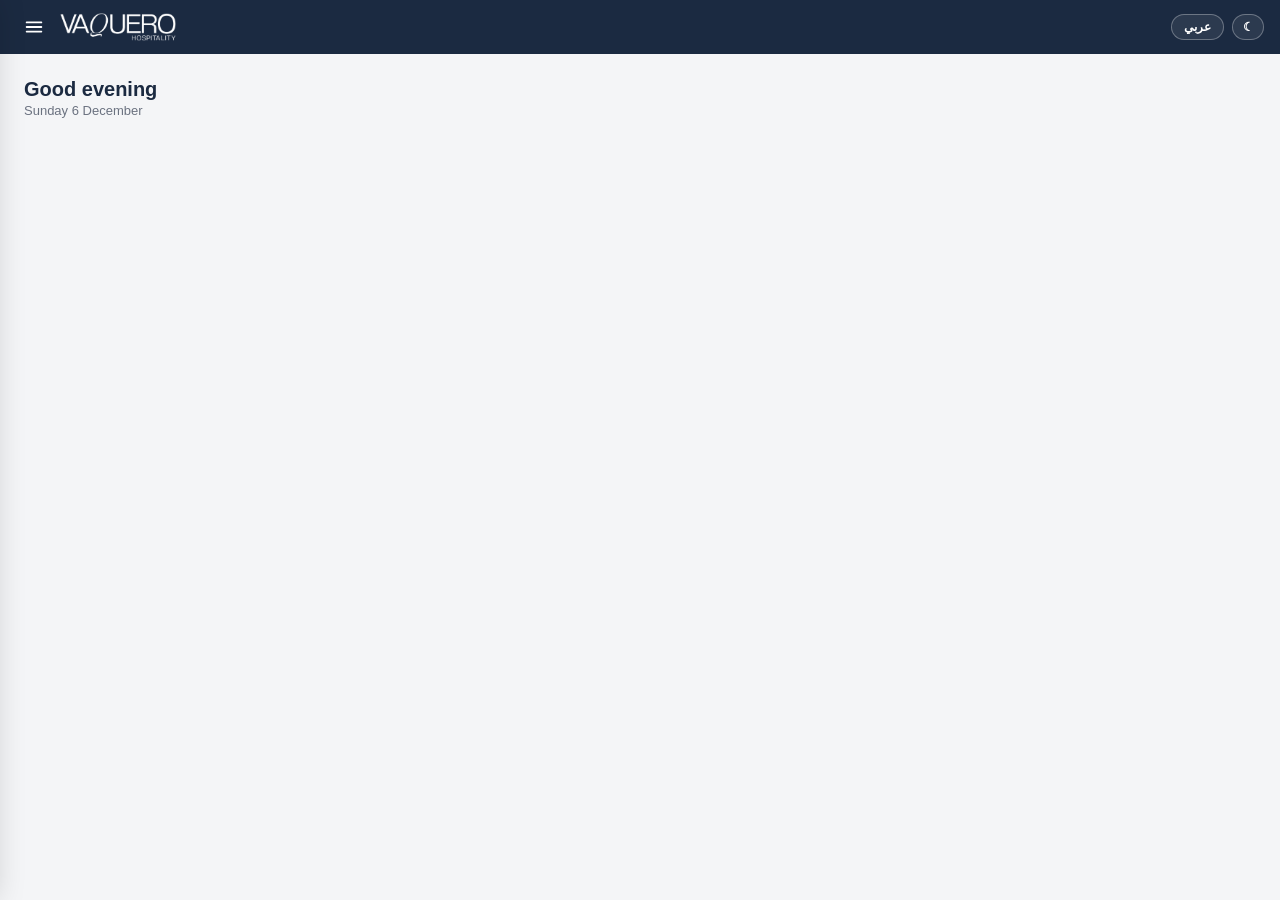
==== commit 0bdadfa6: "Home page: wider content (up to 1320px), header items to the edges Co-Authored-By: Claude Opus 5.5 <" ====
--- a/index.html
+++ b/index.html
@@ -24,7 +24,7 @@
 html,body{margin:0;min-height:100%;background:var(--bg);font-family:-apple-system,"Segoe UI",Roboto,Arial,sans-serif;color:var(--ink)}
 *{box-sizing:border-box}
 header{background:var(--navy);color:#fff;padding:calc(env(safe-area-inset-top) + 10px) 16px 10px}
-.bar{max-width:880px;margin:0 auto;display:flex;align-items:center;gap:8px}
+.bar{display:flex;align-items:center;gap:8px}
 #logo{display:block;width:116px;height:auto;cursor:pointer}
 .sp{flex:1}
 .pill{background:rgba(255,255,255,.08);color:#fff;border:1px solid rgba(255,255,255,.3);border-radius:999px;padding:5px 12px;font-size:12px;font-weight:600;font-family:inherit;cursor:pointer;text-decoration:none;line-height:1.2}
@@ -56,7 +56,7 @@
 .pnote{font-size:11px;color:#9aa3ae;margin:8px 0 0}
 @media (max-width:560px){.kpis{grid-template-columns:1fr 1fr}.kv{font-size:21px}}
 #themeBtn{width:32px;padding:5px 0;text-align:center}
-main{max-width:880px;margin:0 auto;padding:20px 16px calc(28px + env(safe-area-inset-bottom))}
+main{max-width:1320px;margin:0 auto;padding:22px 24px calc(28px + env(safe-area-inset-bottom))}
 .hello{font-size:20px;font-weight:600;color:var(--navy);margin:2px 0 2px}
 .date{font-size:13px;color:var(--muted);margin-bottom:18px}
 h2{font-size:12px;letter-spacing:.08em;text-transform:uppercase;color:var(--muted);font-weight:600;margin:0 0 8px}
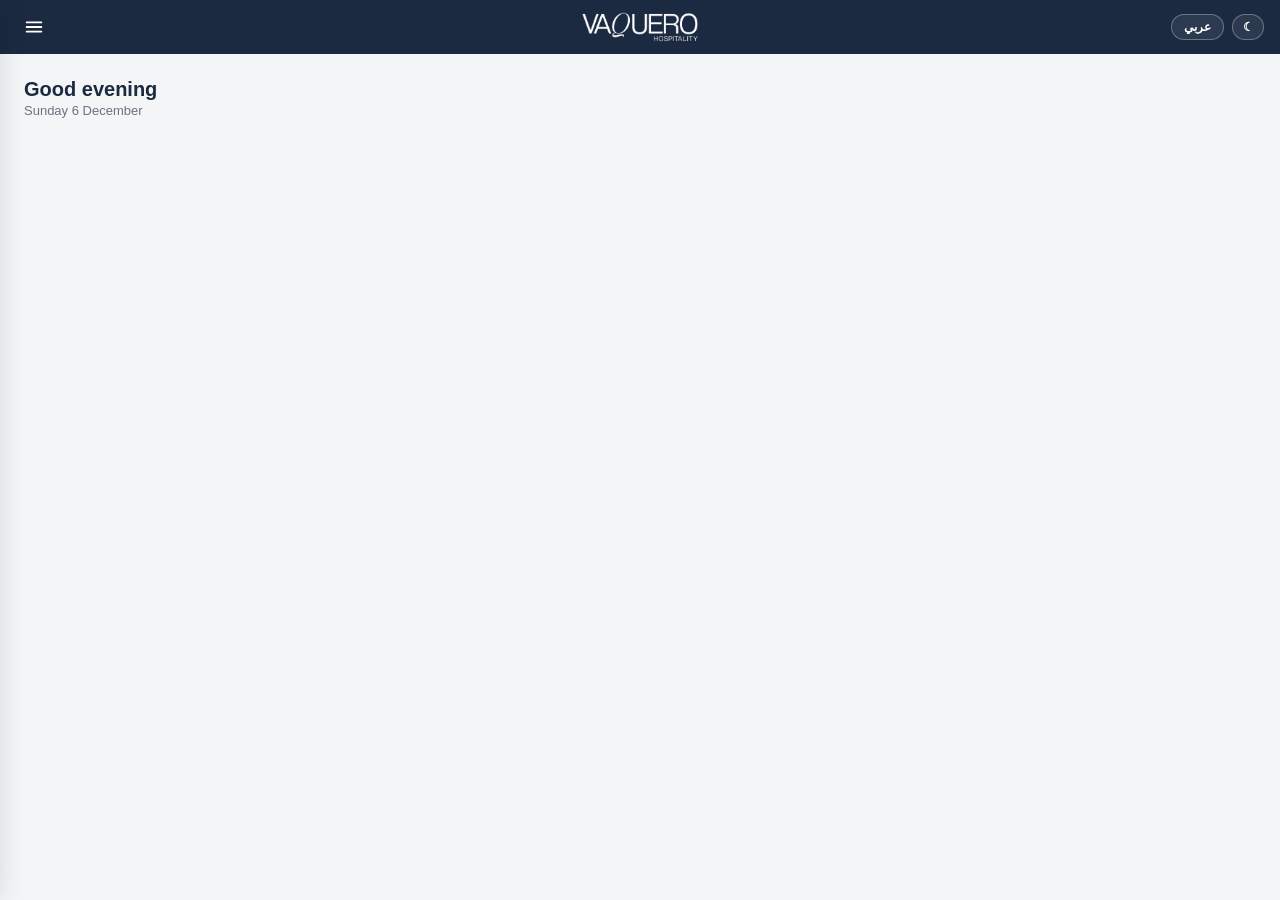
==== commit 60ab8a65: "Home page: outlet rows back in the Performance table (P&Ls menu class renamed), logo centred in the " ====
--- a/index.html
+++ b/index.html
@@ -24,7 +24,8 @@
 html,body{margin:0;min-height:100%;background:var(--bg);font-family:-apple-system,"Segoe UI",Roboto,Arial,sans-serif;color:var(--ink)}
 *{box-sizing:border-box}
 header{background:var(--navy);color:#fff;padding:calc(env(safe-area-inset-top) + 10px) 16px 10px}
-.bar{display:flex;align-items:center;gap:8px}
+.bar{display:flex;align-items:center;gap:8px;position:relative}
+#logo{position:absolute;left:50%;top:50%;transform:translate(-50%,-50%)}
 #logo{display:block;width:116px;height:auto;cursor:pointer}
 .sp{flex:1}
 .pill{background:rgba(255,255,255,.08);color:#fff;border:1px solid rgba(255,255,255,.3);border-radius:999px;padding:5px 12px;font-size:12px;font-weight:600;font-family:inherit;cursor:pointer;text-decoration:none;line-height:1.2}
@@ -87,6 +88,11 @@
 .app{display:flex;align-items:center;gap:12px;background:rgba(255,255,255,.04);border:1px solid rgba(255,255,255,.1);border-radius:12px;padding:10px 12px;text-decoration:none;color:#fff;font-size:14px;font-weight:600;transition:background .12s ease,border-color .12s ease}
 .app:hover{background:rgba(255,255,255,.1);border-color:var(--clay)}
 #drawer .ic{background:rgba(192,100,59,.18);color:#e8a07c}
+.app.grp{cursor:pointer}.gchev{margin-left:auto;transition:transform .15s ease;opacity:.7}[dir=rtl] .gchev{margin-left:0;margin-right:auto}
+.app.grp.open .gchev{transform:rotate(90deg)}
+.plsub{display:none;flex-direction:column;gap:6px;padding-left:22px}[dir=rtl] .plsub{padding-left:0;padding-right:22px}
+.plsub.open{display:flex}.plsub.off{display:none!important}
+.app.subapp{padding:9px 12px;font-size:13px;font-weight:500}
 #drawer .note{color:rgba(255,255,255,.5)}
 .app:active{transform:scale(.98)}
 .ic{flex:0 0 34px;height:34px;border-radius:9px;background:#f6ece6;color:var(--clay);display:flex;align-items:center;justify-content:center}
@@ -152,7 +158,12 @@
     <a class="app" data-app="operations" href="https://script.google.com/a/macros/vaquerohospitality.com/s/AKfycbzqcG-eWqujIspm5GmioYJsZeT1HZxIczesx-5KgU16a6MtxvsyLmuJJNyvCkmLJxYnmw/exec"><span class="ic"><svg viewBox="0 0 24 24"><path d="M7 3v8a2 2 0 0 0 2 2h0a2 2 0 0 0 2-2V3M9 13v8M17 3c-1.7 1.3-2.5 3.3-2.5 6s.8 4 2.5 4v8"/></svg></span><span class="name">Operations / F&amp;B</span></a>
     <a class="app" data-app="cost" href="https://script.google.com/a/macros/vaquerohospitality.com/s/AKfycbwMT_bp6ebYDigePmKhzKfl1l8eV8YDSrpTaoO-0z1Cze7MlHHgEo2SNMoxkkETEyXJ/exec"><span class="ic"><svg viewBox="0 0 24 24"><path d="M3 7l9-4 9 4-9 4zM3 7v10l9 4 9-4V7M12 11v10"/></svg></span><span class="name">Cost Control</span></a>
     <a class="app" data-app="hr" href="https://script.google.com/a/macros/vaquerohospitality.com/s/AKfycbyl10AoSStupr2-eU3n433lk7Vh-79jWqhu5OdQlZBw47W48wrlJFxKyaMEwppe4_mV/exec"><span class="ic"><svg viewBox="0 0 24 24"><circle cx="9" cy="8" r="3.5"/><path d="M2.5 20a6.5 6.5 0 0 1 13 0M16 4.5a3.5 3.5 0 0 1 0 7M18 14a6.5 6.5 0 0 1 3.5 6"/></svg></span><span class="name">HR</span></a>
-    <a class="app" data-app="chicha5a" href="https://vaquerohospitality.github.io/chicha-cairo.html"><span class="ic"><svg viewBox="0 0 24 24"><path d="M4 21V9l8-5 8 5v12M9 21v-6h6v6M2 21h20"/></svg></span><span class="name">Chicha Cairo</span></a>
+    <div class="app grp" data-app="pl" role="button" tabindex="0" aria-expanded="false"><span class="ic"><svg viewBox="0 0 24 24"><path d="M4 4h16v16H4zM4 9h16M9 9v11"/></svg></span><span class="name">P&amp;Ls</span><span class="gchev">&#8250;</span></div>
+    <div class="plsub" id="plSub" data-app="pl">
+      <a class="app subapp" data-app="pl" href="https://script.google.com/a/macros/vaquerohospitality.com/s/AKfycbwkSO0ELkXU3DTvneKDOalVXDFfIOtXzB3Pl5f_d421Y4Y0OZC_LItw1dXcT2TaJYG_mg/exec"><span class="name">Outlet P&amp;Ls</span></a>
+      <a class="app subapp" data-app="pl" href="https://script.google.com/a/macros/vaquerohospitality.com/s/AKfycbzXQgivMuDoaxqsingv_8p3wx0agNxTwsY_ElMd2XchDj6fHZEgdr9knxNkcIhHcr3j/exec"><span class="name">Catering P&amp;L</span></a>
+    </div>
+    <a class="app" data-app="chicha5a" href="https://script.google.com/a/macros/vaquerohospitality.com/s/AKfycbwVd06YP8G4q1gwA8avpgdVaXWnQsasS7L9hhZ5YTut500zQUTxCIDkbQQyXF0r7Ud5Vw/exec"><span class="ic"><svg viewBox="0 0 24 24"><path d="M4 21V9l8-5 8 5v12M9 21v-6h6v6M2 21h20"/></svg></span><span class="name">Chicha Cairo</span></a>
   </div>
   <p class="note" data-i18n="Each app only opens for the people who have access to it.">Each app only opens for the people who have access to it.</p>
 </nav>
@@ -171,6 +182,12 @@
   splash.classList.remove('hide');
   location.href = theme ? href + (href.indexOf('?') < 0 ? '?' : '&') + 'theme=' + (vqTheme() || 'auto') : href;
 }
+(function () {
+  var g = document.querySelector('.app.grp'), sub = document.getElementById('plSub');
+  if (!g || !sub) return;
+  var t = function () { var o = !sub.classList.contains('open'); sub.classList.toggle('open', o); g.classList.toggle('open', o); g.setAttribute('aria-expanded', o ? 'true' : 'false'); };
+  g.addEventListener('click', t); g.addEventListener('keydown', function (e) { if (e.key === 'Enter' || e.key === ' ') { e.preventDefault(); t(); } });
+})();
 document.getElementById('apps').addEventListener('click', function (e) {
   var a = e.target.closest('a.app'); if (!a) return; e.preventDefault(); go(a.href, a.querySelector('.name').textContent, true);
 });
@@ -245,7 +262,7 @@
 var AR = {
   'Waiting for you': 'في انتظارك', 'Your apps': 'تطبيقاتك', 'Checking…': 'جارٍ التحقق…', 'Nothing waiting for you.': 'لا يوجد شيء في انتظارك.',
   'Dashboard': 'لوحة المؤشرات', 'Vaquero Hospitality Dashboard': 'لوحة مؤشرات فاكيرو', 'Scorecard for the whole group': 'مؤشرات الأداء للمجموعة كلها', 'Finance': 'المالية', 'Payables': 'المدفوعات', 'Operations / F&B': 'التشغيل / الأغذية والمشروبات',
-  'Cost Control': 'مراقبة التكاليف', 'HR': 'الموارد البشرية', 'Chicha Cairo': 'تشيتشا القاهرة', 'Bank': 'البنك',
+  'Cost Control': 'مراقبة التكاليف', 'P&Ls': 'الأرباح والخسائر', 'Outlet P&Ls': 'أرباح وخسائر الفروع', 'Catering P&L': 'أرباح وخسائر الكيترينج', 'HR': 'الموارد البشرية', 'Chicha Cairo': 'تشيتشا القاهرة', 'Bank': 'البنك',
   'Each app only opens for the people who have access to it.': 'كل تطبيق يفتح فقط لمن لديه صلاحية.',
   'more': 'أخرى', 'Performance': 'الأداء', 'Full dashboard': 'اللوحة الكاملة', 'Group': 'المجموعة', 'Luma': 'لوما', 'Riah': 'رياح', 'Barten': 'بارتن', 'Char': 'تشار', 'Chicha': 'تشيتشا',
   'Vaquero (VQC)': 'فاكيرو (VQC)', 'Umami': 'أومامي', 'Revenue': 'الإيرادات', 'EBITDA': 'EBITDA', 'EBITDA margin': 'هامش EBITDA', 'F&B cost': 'تكلفة الأغذية والمشروبات',
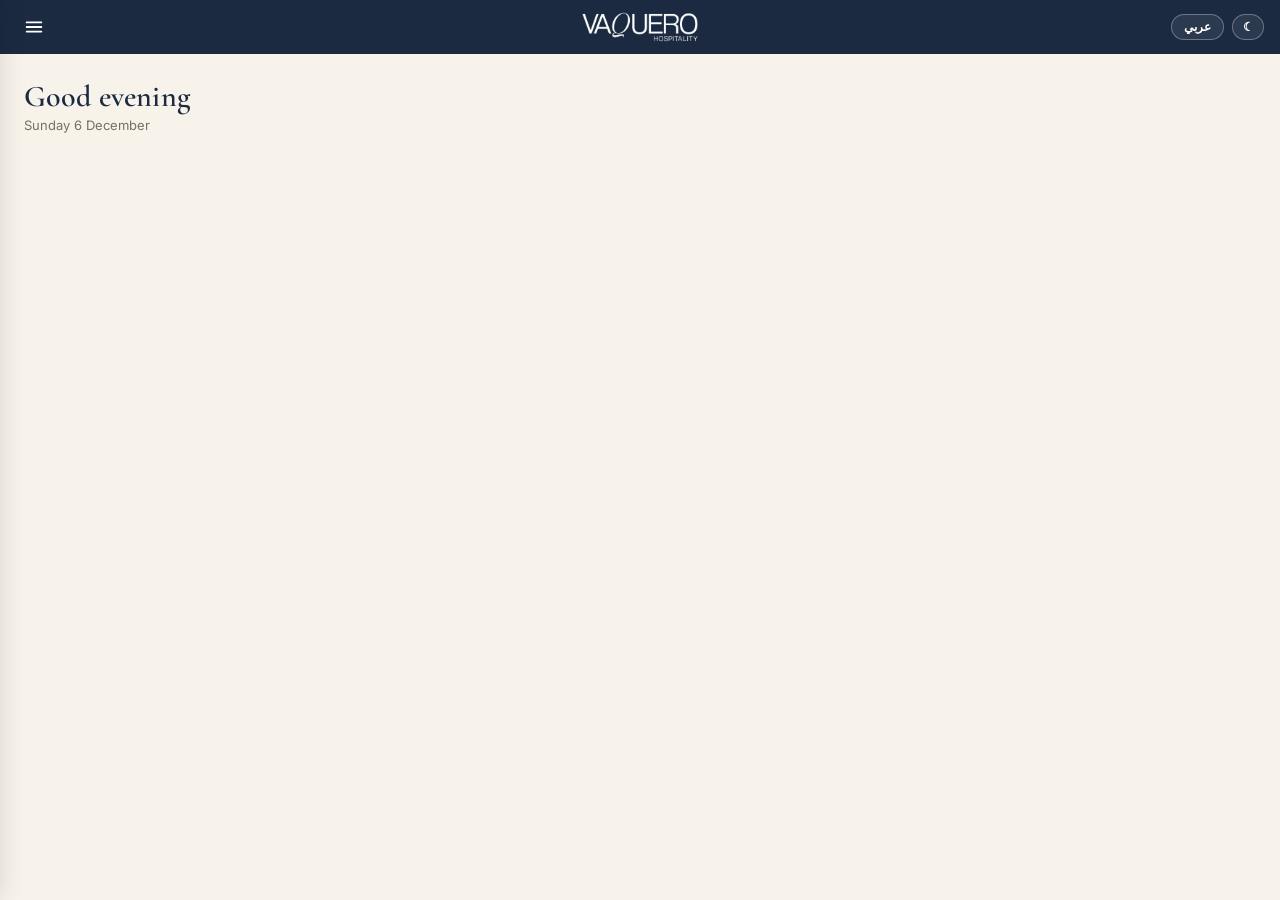
==== commit a6039b56: "Home page: Cormorant Garamond titles with Inter text; own deep navy dark mode (no longer the shared " ====
--- a/index.html
+++ b/index.html
@@ -20,7 +20,7 @@
   every app and no list; each app still checks its own access when it opens.
 -->
 <style>
-:root{--navy:#1b2a41;--clay:#c0643b;--bg:#f4f5f7;--card:#fff;--line:#e3e6ea;--ink:#1c2530;--muted:#6b7280;--bad:#b42318;--warn:#b54708;--info:#1b2a41}
+:root{--navy:#1b2a41;--clay:#c0643b;--bg:#f7f2ea;--card:#fffdf9;--line:#e8dfd0;--ink:#2a2622;--muted:#7a6f63;--bad:#b42318;--warn:#b54708;--info:#1b2a41}
 html,body{margin:0;min-height:100%;background:var(--bg);font-family:-apple-system,"Segoe UI",Roboto,Arial,sans-serif;color:var(--ink)}
 *{box-sizing:border-box}
 header{background:var(--navy);color:#fff;padding:calc(env(safe-area-inset-top) + 10px) 16px 10px}
@@ -109,11 +109,51 @@
 @keyframes r{to{transform:rotate(360deg)}}
 [dir=rtl] body{font-family:"Segoe UI",Tahoma,Arial,sans-serif}
 [dir=rtl] h2,[dir=rtl] #splash .sub{letter-spacing:0}
-/* Dark mode: the shared theme.css inverts the page; keep the navy parts navy */
-@media (prefers-color-scheme: dark){html:not([data-theme=light]) #splash{filter:invert(1) hue-rotate(180deg)}}
-html[data-theme=dark] #splash{filter:invert(1) hue-rotate(180deg)}
 </style>
-<link rel="stylesheet" href="https://vaquerohospitality.github.io/theme.css">
+<link rel="preconnect" href="https://fonts.googleapis.com"><link rel="preconnect" href="https://fonts.gstatic.com" crossorigin>
+<link href="https://fonts.googleapis.com/css2?family=Cormorant+Garamond:wght@500;600;700&family=Inter:wght@400;500;600;700&display=swap" rel="stylesheet">
+<style>
+/* Fonts (Sherif 28 Nov 2026): Cormorant Garamond for titles, Inter for everything else; Arabic keeps its own font. */
+html,body,button,input,select{font-family:Inter,-apple-system,"Segoe UI",Roboto,Arial,sans-serif}
+.hello,.dhead span,.pt-title,main h2{font-family:"Cormorant Garamond",Georgia,serif}
+.hello{font-size:30px;font-weight:600;letter-spacing:.005em}
+.dhead span{font-size:20px;font-weight:600;letter-spacing:.03em;text-transform:none}
+main h2{font-size:17px;font-weight:700;letter-spacing:.06em}
+.pt-title{font-size:20px;font-weight:600}
+.kv{font-variant-numeric:tabular-nums}#ptab td{font-variant-numeric:tabular-nums}
+[dir=rtl] body,[dir=rtl] .hello,[dir=rtl] .dhead span,[dir=rtl] .pt-title,[dir=rtl] main h2{font-family:"Segoe UI",Tahoma,Arial,sans-serif}
+/* Dark mode (Sherif 28 Nov 2026): deep navy page and cards; replaces the shared theme.css inversion on this page. */
+@media (prefers-color-scheme: dark){
+html:not([data-theme=light]){--bg:#0f1a2b;--card:#16243a;--line:#22344f;--ink:#e8edf5;--muted:#9fb0c8;color-scheme:dark}
+html:not([data-theme=light]) body{background:#0f1a2b}
+html:not([data-theme=light]) header{background:#0a1220;border-bottom:1px solid #1a2a42}
+html:not([data-theme=light]) #drawer,html:not([data-theme=light]) .dhead{background:#0b1220}
+html:not([data-theme=light]) .hello{color:#f3f6fb}
+html:not([data-theme=light]) .kv,html:not([data-theme=light]) .pt-title,html:not([data-theme=light]) #ptab tr.grp td{color:#f3f6fb}
+html:not([data-theme=light]) .ptabs button{color:#9fb0c8}html:not([data-theme=light]) .ptabs button.on{background:#c0643b;color:#fff}
+html:not([data-theme=light]) .chip{background:#1f3049;color:#9fb0c8}html:not([data-theme=light]) .chip.g{background:#173a28;color:#7fd6a0}html:not([data-theme=light]) .chip.r{background:#3d1d1d;color:#f0a0a0}
+html:not([data-theme=light]) .kl small,html:not([data-theme=light]) .pnote,html:not([data-theme=light]) .note{color:#6f7b8e}
+html:not([data-theme=light]) a.item:hover{background:#1b2c46}
+html:not([data-theme=light]) .item{border-top-color:#22344f}
+html:not([data-theme=light]) #ptab th{border-bottom-color:#22344f}html:not([data-theme=light]) #ptab td{border-bottom-color:#22344f}
+html:not([data-theme=light]) #dashBtn{color:#e8a07c}
+html:not([data-theme=light]) .ic{background:rgba(192,100,59,.18);color:#e8a07c}
+}
+html[data-theme=dark]{--bg:#0f1a2b;--card:#16243a;--line:#22344f;--ink:#e8edf5;--muted:#9fb0c8;color-scheme:dark}
+html[data-theme=dark] body{background:#0f1a2b}
+html[data-theme=dark] header{background:#0a1220;border-bottom:1px solid #1a2a42}
+html[data-theme=dark] #drawer,html[data-theme=dark] .dhead{background:#0b1220}
+html[data-theme=dark] .hello{color:#f3f6fb}
+html[data-theme=dark] .kv,html[data-theme=dark] .pt-title,html[data-theme=dark] #ptab tr.grp td{color:#f3f6fb}
+html[data-theme=dark] .ptabs button{color:#9fb0c8}html[data-theme=dark] .ptabs button.on{background:#c0643b;color:#fff}
+html[data-theme=dark] .chip{background:#1f3049;color:#9fb0c8}html[data-theme=dark] .chip.g{background:#173a28;color:#7fd6a0}html[data-theme=dark] .chip.r{background:#3d1d1d;color:#f0a0a0}
+html[data-theme=dark] .kl small,html[data-theme=dark] .pnote,html[data-theme=dark] .note{color:#6f7b8e}
+html[data-theme=dark] a.item:hover{background:#1b2c46}
+html[data-theme=dark] .item{border-top-color:#22344f}
+html[data-theme=dark] #ptab th{border-bottom-color:#22344f}html[data-theme=dark] #ptab td{border-bottom-color:#22344f}
+html[data-theme=dark] #dashBtn{color:#e8a07c}
+html[data-theme=dark] .ic{background:rgba(192,100,59,.18);color:#e8a07c}
+</style>
 </head>
 <body>
 <div id="splash"><img alt="Vaquero Hospitality" src="[data-uri]" style="width:240px;max-width:72vw;height:auto"><div class="sub" id="splashSub">VAQUERO</div><div class="spin"></div></div>
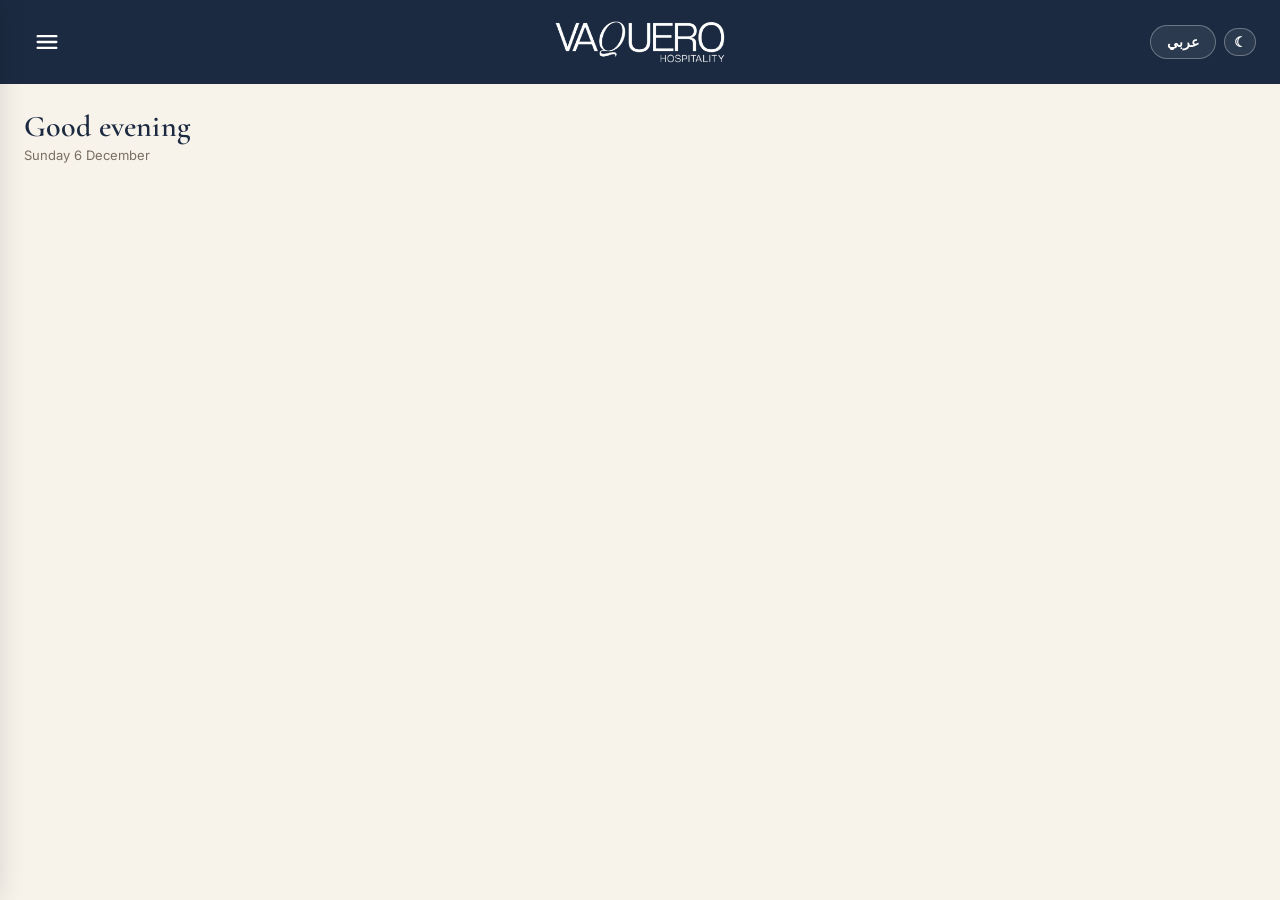
==== commit 797b0fb5: "Home page: bigger header (taller bar, larger logo, menu button and pills) Co-Authored-By: Claude Opu" ====
--- a/index.html
+++ b/index.html
@@ -23,12 +23,12 @@
 :root{--navy:#1b2a41;--clay:#c0643b;--bg:#f7f2ea;--card:#fffdf9;--line:#e8dfd0;--ink:#2a2622;--muted:#7a6f63;--bad:#b42318;--warn:#b54708;--info:#1b2a41}
 html,body{margin:0;min-height:100%;background:var(--bg);font-family:-apple-system,"Segoe UI",Roboto,Arial,sans-serif;color:var(--ink)}
 *{box-sizing:border-box}
-header{background:var(--navy);color:#fff;padding:calc(env(safe-area-inset-top) + 10px) 16px 10px}
+header{background:var(--navy);color:#fff;padding:calc(env(safe-area-inset-top) + 20px) 24px 20px}
 .bar{display:flex;align-items:center;gap:8px;position:relative}
 #logo{position:absolute;left:50%;top:50%;transform:translate(-50%,-50%)}
-#logo{display:block;width:116px;height:auto;cursor:pointer}
+#logo{display:block;width:170px;height:auto;cursor:pointer}
 .sp{flex:1}
-.pill{background:rgba(255,255,255,.08);color:#fff;border:1px solid rgba(255,255,255,.3);border-radius:999px;padding:5px 12px;font-size:12px;font-weight:600;font-family:inherit;cursor:pointer;text-decoration:none;line-height:1.2}
+.pill{background:rgba(255,255,255,.08);color:#fff;border:1px solid rgba(255,255,255,.3);border-radius:999px;padding:8px 16px;font-size:14px;font-weight:600;font-family:inherit;cursor:pointer;text-decoration:none;line-height:1.2}
 .pill:hover{background:rgba(255,255,255,.16)}
 #pulseBox{margin-bottom:24px}
 .phead{display:flex;align-items:baseline;justify-content:space-between;gap:10px}
@@ -55,7 +55,7 @@
 .dg,.dr{display:inline-block;width:7px;height:7px;border-radius:50%;margin-right:6px;vertical-align:1px}.dg{background:#2e7d32}.dr{background:#b42318}
 [dir=rtl] #ptab th,[dir=rtl] #ptab td{text-align:left}[dir=rtl] #ptab th:first-child,[dir=rtl] #ptab td:first-child{text-align:right}
 .pnote{font-size:11px;color:#9aa3ae;margin:8px 0 0}
-@media (max-width:560px){.kpis{grid-template-columns:1fr 1fr}.kv{font-size:21px}}
+@media (max-width:560px){header{padding:calc(env(safe-area-inset-top) + 14px) 16px 14px}#logo{width:130px}.kpis{grid-template-columns:1fr 1fr}.kv{font-size:21px}}
 #themeBtn{width:32px;padding:5px 0;text-align:center}
 main{max-width:1320px;margin:0 auto;padding:22px 24px calc(28px + env(safe-area-inset-bottom))}
 .hello{font-size:20px;font-weight:600;color:var(--navy);margin:2px 0 2px}
@@ -74,9 +74,9 @@
 [dir=rtl] .chev{transform:scaleX(-1)}
 .empty{padding:14px;font-size:14px;color:var(--muted)}
 .ok .dot{background:#2e7d32}
-.menu{width:36px;height:34px;display:flex;align-items:center;justify-content:center;background:transparent;border:0;color:#fff;cursor:pointer;border-radius:8px;padding:0}
+.menu{width:46px;height:44px;display:flex;align-items:center;justify-content:center;background:transparent;border:0;color:#fff;cursor:pointer;border-radius:8px;padding:0}
 .menu:hover{background:rgba(255,255,255,.12)}
-.menu svg{width:22px;height:22px;stroke:currentColor;fill:none;stroke-width:2;stroke-linecap:round}
+.menu svg{width:28px;height:28px;stroke:currentColor;fill:none;stroke-width:2;stroke-linecap:round}
 #shade{position:fixed;inset:0;background:rgba(15,22,33,.45);opacity:0;pointer-events:none;transition:opacity .2s ease;z-index:8}
 #drawer{position:fixed;top:0;bottom:0;left:0;width:280px;max-width:84vw;background:var(--navy);z-index:9;transform:translateX(-102%);transition:transform .22s ease;display:flex;flex-direction:column;box-shadow:0 0 30px rgba(0,0,0,.18)}
 [dir=rtl] #drawer{left:auto;right:0;transform:translateX(102%)}
